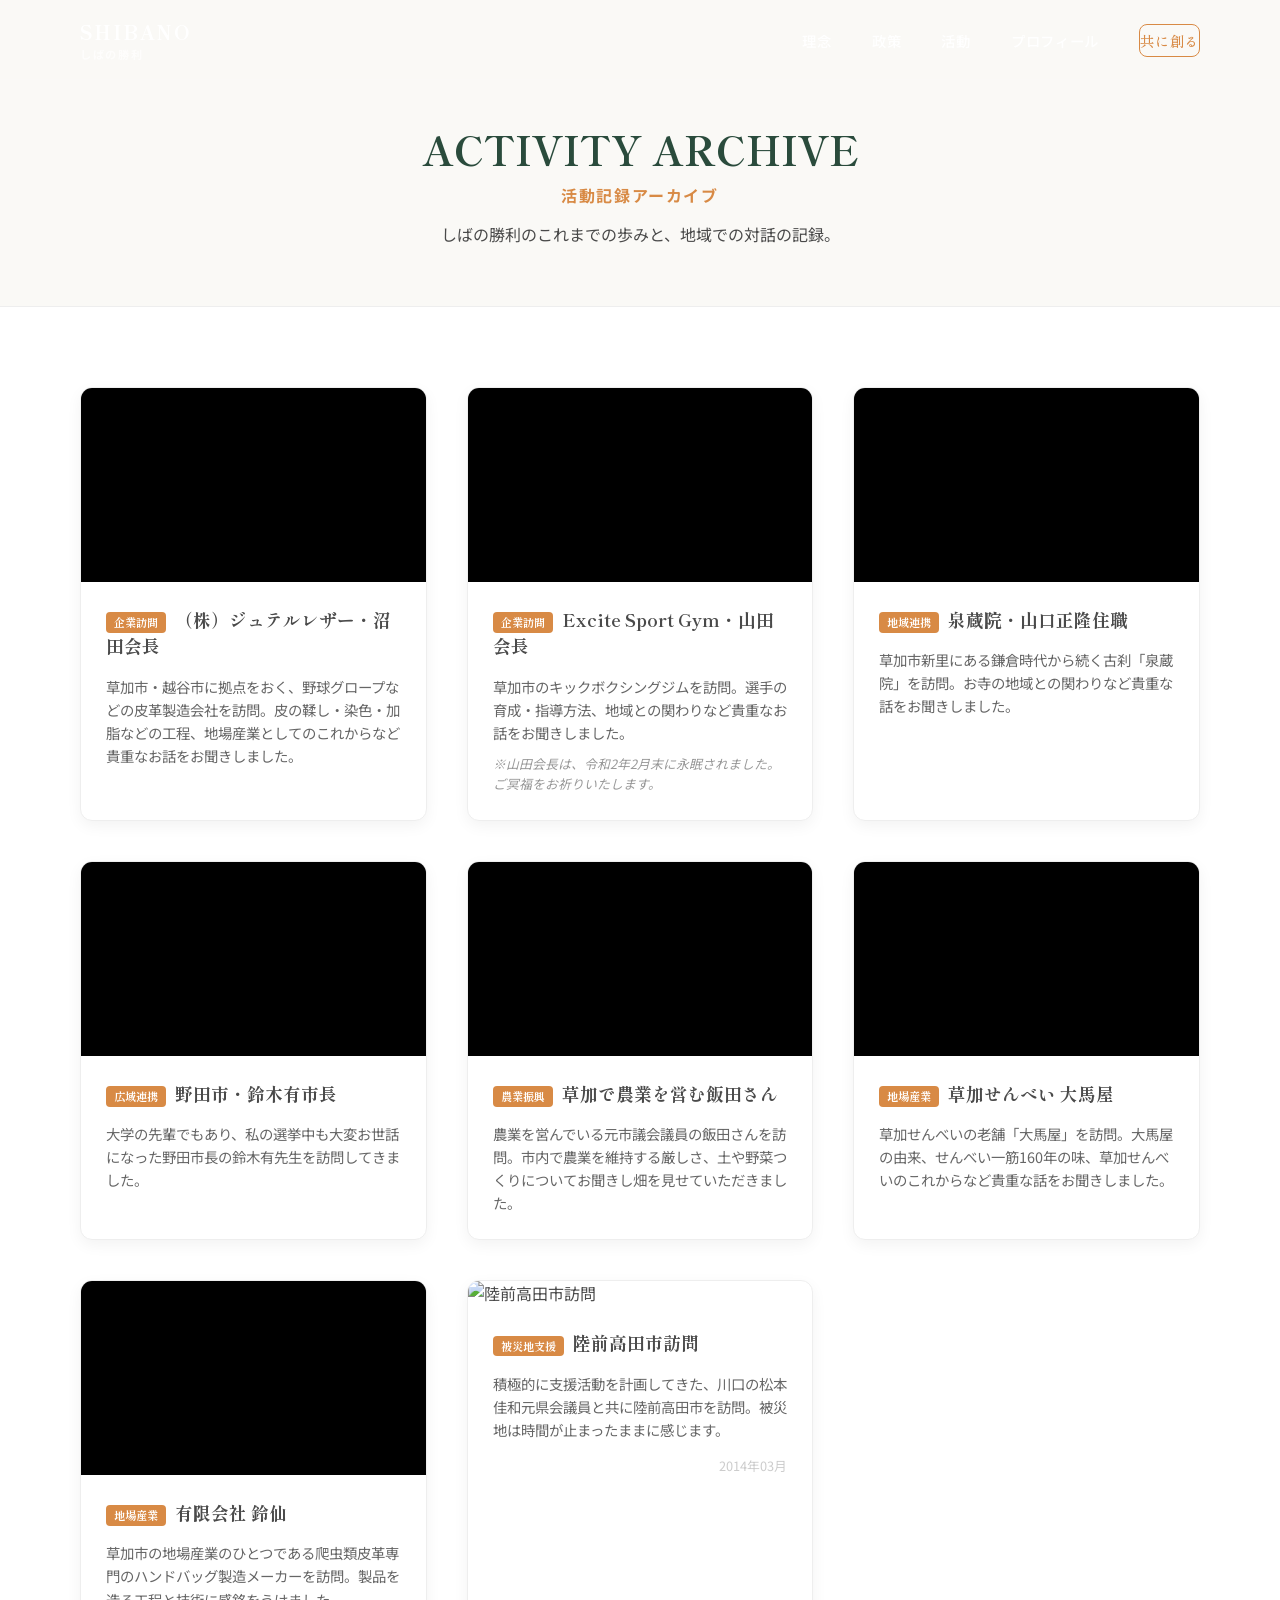
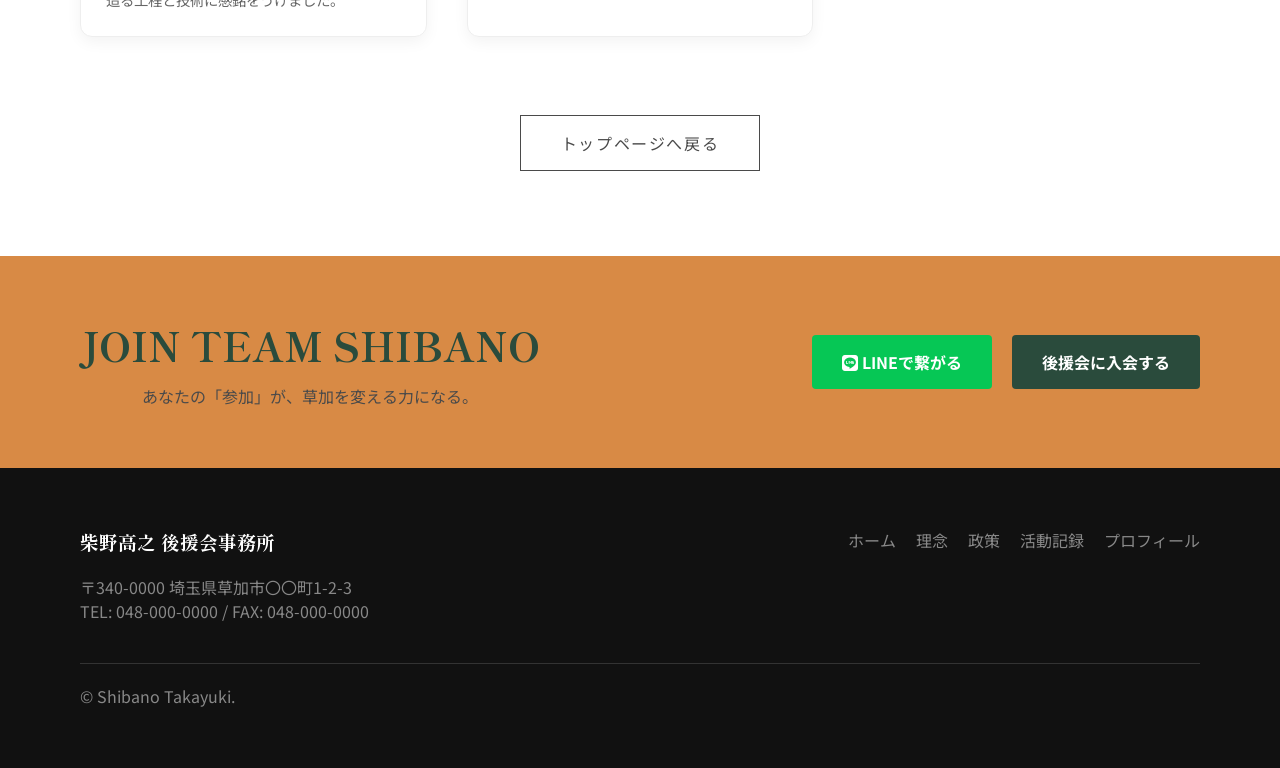
==== activity.html @ 5406efbd "feat: Migrate content, refine design, add activity archive" ====
<!DOCTYPE html>
<html lang="ja">

<head>
    <meta charset="UTF-8">
    <meta name="viewport" content="width=device-width, initial-scale=1.0">
    <title>柴野高之 - SHIBANO TAKAYUKI | 草加の未来を、切り拓く。</title>
    <link rel="preconnect" href="https://fonts.googleapis.com">
    <link rel="preconnect" href="https://fonts.gstatic.com" crossorigin>
    <!-- Premium Fonts: Shippori Mincho for impact, Noto Sans for readability -->
    <link
        href="https://fonts.googleapis.com/css2?family=Noto+Sans+JP:wght@400;500;700;900&family=Shippori+Mincho:wght@400;500;700;800&display=swap"
        rel="stylesheet">
    <link rel="stylesheet" href="css/style.css">
    <link rel="stylesheet" href="https://cdnjs.cloudflare.com/ajax/libs/font-awesome/6.4.0/css/all.min.css">
    <!-- Animation Library -->
    <link rel="stylesheet" href="https://unpkg.com/aos@next/dist/aos.css" />
</head>

<body class="winning-theme">

    <!-- Loading Screen -->
    <div id="loader">
        <div class="loader-content">
            <span class="loader-text">SHIBANO TAKAYUKI</span>
            <div class="loader-bar"></div>
        </div>
    </div>

    <!-- Dynamic Header -->
    <header class="site-header">
        <div class="container header-container">
            <h1 class="logo">
                <a href="#">
                    <span class="logo-en">SHIBANO</span>
                    <span class="logo-jp">しばの勝利</span>
                </a>
            </h1>
            <nav class="main-nav">
                <ul>
                    <li><a href="#vision" data-text="VISION">理念</a></li>
                    <li><a href="#policy" data-text="POLICY">政策</a></li>
                    <li><a href="#news" data-text="NEWS">活動</a></li>
                    <li><a href="#profile" data-text="PROFILE">プロフィール</a></li>
                    <li><a href="#contact" class="btn-nav-cta"><span>共に創る</span></a></li>
                </ul>
            </nav>
            <button class="menu-trigger">
                <span></span>
                <span></span>
                <span></span>
            </button>
        </div>
    </header>

    <main>
        <!-- Page Hero -->
        <section class="page-header-section">
            <div class="container text-center">
                <h1 class="page-title">ACTIVITY ARCHIVE<span class="jp">活動記録アーカイブ</span></h1>
                <p class="page-subtitle">しばの勝利のこれまでの歩みと、地域での対話の記録。</p>
            </div>
        </section>

        <!-- Archive Grid -->
        <section class="archive-section">
            <div class="container">
                <div class="archive-grid">

                    <!-- Item 1: JUTERU LEATHER -->
                    <div class="archive-card" data-aos="fade-up">
                        <div class="video-wrapper">
                            <iframe src="https://player.vimeo.com/video/251745507" frameborder="0"
                                allow="autoplay; fullscreen" allowfullscreen></iframe>
                        </div>
                        <div class="archive-card-body">
                            <h3><span class="tag">企業訪問</span> （株）ジュテルレザー・沼田会長</h3>
                            <p>草加市・越谷市に拠点をおく、野球グロープなどの皮革製造会社を訪問。皮の鞣し・染色・加脂などの工程、地場産業としてのこれからなど貴重なお話をお聞きしました。</p>
                        </div>
                    </div>

                    <!-- Item 2: E.S.G -->
                    <div class="archive-card" data-aos="fade-up" data-aos-delay="100">
                        <div class="video-wrapper">
                            <iframe src="https://player.vimeo.com/video/235834782" frameborder="0"
                                allow="autoplay; fullscreen" allowfullscreen></iframe>
                        </div>
                        <div class="archive-card-body">
                            <h3><span class="tag">企業訪問</span> Excite Sport Gym・山田会長</h3>
                            <p>草加市のキックボクシングジムを訪問。選手の育成・指導方法、地域との関わりなど貴重なお話をお聞きしました。</p>
                            <p class="note">※山田会長は、令和2年2月末に永眠されました。ご冥福をお祈りいたします。</p>
                        </div>
                    </div>

                    <!-- Item 3: Senzoin -->
                    <div class="archive-card" data-aos="fade-up" data-aos-delay="200">
                        <div class="video-wrapper">
                            <iframe src="https://player.vimeo.com/video/226334565" frameborder="0"
                                allow="autoplay; fullscreen" allowfullscreen></iframe>
                        </div>
                        <div class="archive-card-body">
                            <h3><span class="tag">地域連携</span> 泉蔵院・山口正隆住職</h3>
                            <p>草加市新里にある鎌倉時代から続く古刹「泉蔵院」を訪問。お寺の地域との関わりなど貴重な話をお聞きしました。</p>
                        </div>
                    </div>

                    <!-- Item 4: Noda City -->
                    <div class="archive-card" data-aos="fade-up">
                        <div class="video-wrapper">
                            <iframe src="https://player.vimeo.com/video/223539477" frameborder="0"
                                allow="autoplay; fullscreen" allowfullscreen></iframe>
                        </div>
                        <div class="archive-card-body">
                            <h3><span class="tag">広域連携</span> 野田市・鈴木有市長</h3>
                            <p>大学の先輩でもあり、私の選挙中も大変お世話になった野田市長の鈴木有先生を訪問してきました。</p>
                        </div>
                    </div>

                    <!-- Item 5: Agriculture -->
                    <div class="archive-card" data-aos="fade-up" data-aos-delay="100">
                        <div class="video-wrapper">
                            <iframe src="https://player.vimeo.com/video/152162199" frameborder="0"
                                allow="autoplay; fullscreen" allowfullscreen></iframe>
                        </div>
                        <div class="archive-card-body">
                            <h3><span class="tag">農業振興</span> 草加で農業を営む飯田さん</h3>
                            <p>農業を営んでいる元市議会議員の飯田さんを訪問。市内で農業を維持する厳しさ、土や野菜つくりについてお聞きし畑を見せていただきました。</p>
                        </div>
                    </div>

                    <!-- Item 6: Ohmaya -->
                    <div class="archive-card" data-aos="fade-up" data-aos-delay="200">
                        <div class="video-wrapper">
                            <iframe src="https://player.vimeo.com/video/142247321" frameborder="0"
                                allow="autoplay; fullscreen" allowfullscreen></iframe>
                        </div>
                        <div class="archive-card-body">
                            <h3><span class="tag">地場産業</span> 草加せんべい 大馬屋</h3>
                            <p>草加せんべいの老舗「大馬屋」を訪問。大馬屋の由来、せんべい一筋160年の味、草加せんべいのこれからなど貴重な話をお聞きしました。</p>
                        </div>
                    </div>

                    <!-- Item 7: Suzusen -->
                    <div class="archive-card" data-aos="fade-up">
                        <div class="video-wrapper">
                            <iframe src="https://player.vimeo.com/video/137208460" frameborder="0"
                                allow="autoplay; fullscreen" allowfullscreen></iframe>
                        </div>
                        <div class="archive-card-body">
                            <h3><span class="tag">地場産業</span> 有限会社 鈴仙</h3>
                            <p>草加市の地場産業のひとつである爬虫類皮革専門のハンドバッグ製造メーカーを訪問。製品を造る工程と技術に感銘をうけました。</p>
                        </div>
                    </div>

                    <!-- Item 8: Rikuzentakata -->
                    <div class="archive-card" data-aos="fade-up" data-aos-delay="100">
                        <div class="image-wrapper">
                            <!-- Placeholder: Would be report_2014_3_2.jpg -->
                            <img src="https://placehold.co/800x600/2A4B3C/FFF?text=Rikuzentakata+Visit" alt="陸前高田市訪問">
                        </div>
                        <div class="archive-card-body">
                            <h3><span class="tag">被災地支援</span> 陸前高田市訪問</h3>
                            <p>積極的に支援活動を計画してきた、川口の松本佳和元県会議員と共に陸前高田市を訪問。被災地は時間が止まったままに感じます。</p>
                            <p class="date">2014年03月</p>
                        </div>
                    </div>

                </div>

                <div class="text-center mt-5">
                    <a href="index.html" class="btn-profile-more">トップページへ戻る</a>
                </div>
            </div>
        </section>
    </main>

    <!-- Footer / Call to Action -->
    <footer class="site-footer">
        <div class="cta-banner">
            <div class="container cta-container">
                <div class="cta-text">
                    <h2>JOIN TEAM SHIBANO</h2>
                    <p>あなたの「参加」が、草加を変える力になる。</p>
                </div>
                <div class="cta-actions">
                    <a href="#" class="btn-cta btn-line"><i class="fa-brands fa-line"></i> LINEで繋がる</a>
                    <a href="#" class="btn-cta btn-support">後援会に入会する</a>
                </div>
            </div>
        </div>

        <div class="footer-main">
            <div class="container">
                <div class="footer-grid">
                    <div class="col-logo">
                        <h3>柴野高之 後援会事務所</h3>
                        <p>〒340-0000 埼玉県草加市〇〇町1-2-3</p>
                        <p>TEL: 048-000-0000 / FAX: 048-000-0000</p>
                    </div>
                    <div class="col-links">
                        <ul>
                            <li><a href="#">ホーム</a></li>
                            <li><a href="#vision">理念</a></li>
                            <li><a href="#policy">政策</a></li>
                            <li><a href="#news">活動記録</a></li>
                            <li><a href="#profile">プロフィール</a></li>
                        </ul>
                    </div>
                </div>
                <div class="copyright">
                    &copy; Shibano Takayuki.
                </div>
            </div>
        </div>
    </footer>

    </main>

    <script src="https://unpkg.com/aos@next/dist/aos.js"></script>
    <script src="js/main.js"></script>
</body>

</html>
---- css/style.css ----
/* ==========================================================================
   Winning Theme - Base
   ========================================================================== */
:root {
    /* --c-primary: #0b1c3c; Deep Navy (Cold) */
    --c-primary: #2A4B3C;
    /* Forest Green (Warm/Natural) */

    /* --c-secondary: #b89356; Muted Gold (Cold) */
    --c-secondary: #D88A45;
    /* Warm Earth (Sunlight) */

    --c-accent: #c41e3a;
    /* Cardinal Red */

    --c-text: #4a4a4a;
    /* Softer Black */
    --c-white: #ffffff;

    /* --c-light: #f4f5f7; Cool Gray */
    --c-light: #FAF9F6;
    /* Off-white / Washi Paper */

    --f-main: "Noto Sans JP", sans-serif;
    --f-serif: "Shippori Mincho", serif;

    --easing: cubic-bezier(0.22, 1, 0.36, 1);
}

* {
    box-sizing: border-box;
    margin: 0;
    padding: 0;
}

body {
    font-family: var(--f-main);
    color: var(--c-text);
    background-color: var(--c-white);
    overflow-x: hidden;
}

a {
    text-decoration: none;
    color: inherit;
    transition: all 0.4s var(--easing);
}

ul {
    list-style: none;
}

img {
    width: 100%;
    display: block;
}

/* ==========================================================================
   Loader
   ========================================================================== */
#loader {
    position: fixed;
    top: 0;
    left: 0;
    width: 100%;
    height: 100%;
    background: var(--c-primary);
    z-index: 9999;
    display: flex;
    justify-content: center;
    align-items: center;
    transition: opacity 0.5s ease;
}

.loader-content {
    text-align: center;
    color: var(--c-secondary);
}

.loader-text {
    display: block;
    font-family: var(--f-serif);
    letter-spacing: 0.2em;
    margin-bottom: 20px;
    opacity: 0;
    animation: fadeUp 1s 0.5s forwards;
}

.loader-bar {
    width: 0;
    height: 2px;
    background: var(--c-secondary);
    margin: 0 auto;
    animation: loadLine 1.5s 0.5s forwards var(--easing);
}

@keyframes loadLine {
    to {
        width: 100px;
    }
}

@keyframes fadeUp {
    to {
        opacity: 1;
        transform: translateY(0);
    }
}

/* ==========================================================================
   Header - Transparent to Solid
   ========================================================================== */
.site-header {
    position: fixed;
    top: 0;
    left: 0;
    width: 100%;
    height: 80px;
    z-index: 1000;
    display: flex;
    align-items: center;
    transition: background-color 0.4s ease, height 0.4s ease;
    border-bottom: 1px solid rgba(255, 255, 255, 0.1);
}

.site-header.scrolled {
    background-color: rgba(42, 75, 60, 0.95);
    backdrop-filter: blur(10px);
    height: 70px;
    border-bottom: none;
    box-shadow: 0 5px 20px rgba(0, 0, 0, 0.2);
}

.header-container {
    width: 100%;
    max-width: 1400px;
    margin: 0 auto;
    padding: 0 40px;
    display: flex;
    justify-content: space-between;
    align-items: center;
}

.container {
    width: 100%;
    max-width: 1200px;
    margin: 0 auto;
    padding: 0 40px;
}

.logo a {
    display: flex;
    flex-direction: column;
}

.logo-en {
    font-family: var(--f-serif);
    font-weight: 900;
    font-size: 1.2rem;
    letter-spacing: 0.1em;
    color: var(--c-white);
}

.logo-jp {
    font-size: 0.7rem;
    letter-spacing: 0.15em;
    color: rgba(255, 255, 255, 0.7);
}

.main-nav ul {
    display: flex;
    gap: 40px;
    align-items: center;
}

.main-nav a {
    color: var(--c-white);
    font-size: 0.9rem;
    font-weight: 500;
    letter-spacing: 0.05em;
    position: relative;
    padding: 5px 0;
}

.main-nav a::after {
    content: '';
    position: absolute;
    bottom: 0;
    left: 0;
    width: 0;
    height: 1px;
    background: var(--c-secondary);
    transition: width 0.3s var(--easing);
}

.main-nav a:hover::after {
    width: 100%;
}

/* Nav Button */
.btn-nav-cta {
    border: 1px solid var(--c-secondary);
    padding: 10px 24px;
    border-radius: 8px;
    /* Soft edges */
    color: var(--c-secondary) !important;
    font-family: var(--f-serif);
}

.btn-nav-cta:hover {
    background: var(--c-secondary);
    color: var(--c-primary) !important;
}

.btn-nav-cta::after {
    display: none !important;
}

.menu-trigger {
    display: none;
}

/* ==========================================================================
   Hero Section - Impact
   ========================================================================== */
.hero-section {
    position: relative;
    width: 100%;
    height: 100vh;
    display: flex;
    align-items: center;
    overflow: hidden;
}

.hero-bg-parallax {
    position: absolute;
    top: 0;
    left: 0;
    width: 100%;
    height: 100%;
    z-index: -1;
}

.hero-img {
    width: 100%;
    height: 100%;
    object-fit: cover;
    transform: scale(1.1);
    transition: transform 10s ease;
    /* Subtle zoom */
}

.hero-section:hover .hero-img {
    transform: scale(1.0);
}

.hero-overlay {
    position: absolute;
    top: 0;
    left: 0;
    width: 100%;
    height: 100%;
    background: linear-gradient(135deg, rgba(42, 75, 60, 0.85) 0%, rgba(60, 50, 40, 0.4) 60%, rgba(216, 138, 69, 0.2) 100%);
}

.hero-container {
    width: 100%;
    max-width: 1200px;
    margin: 0 auto;
    padding: 0 40px;
    z-index: 2;
    color: var(--c-white);
    display: flex;
    flex-direction: column;
    align-items: center;
    text-align: center;
}

.hero-sub {
    font-family: var(--f-serif);
    color: var(--c-secondary);
    letter-spacing: 0.2em;
    margin-bottom: 20px;
    font-weight: 700;
}

.hero-main {
    font-family: var(--f-serif);
    font-weight: 900;
    font-size: 5vw;
    /* Responsive huge font */
    line-height: 1.1;
    margin-bottom: 30px;
    text-shadow: 0 10px 30px rgba(0, 0, 0, 0.3);
}

.hero-policy-short {
    font-size: 1.2rem;
    margin-bottom: 50px;
    opacity: 0.9;
    opacity: 0.9;
    /* padding-left: 20px; border-left: 4px solid var(--c-secondary); Removed for center layout */
}

.hero-cta-group {
    display: flex;
    gap: 20px;
}

.btn-hero-primary {
    background: var(--c-secondary);
    color: var(--c-primary);
    padding: 18px 40px;
    font-weight: 700;
    display: flex;
    align-items: center;
    gap: 10px;
    border-radius: 50px;
    /* Organic rounded shape */
}

.btn-hero-primary:hover {
    background: var(--c-white);
    transform: translateX(5px);
}

.btn-hero-video {
    background: rgba(255, 255, 255, 0.1);
    backdrop-filter: blur(5px);
    border: 1px solid rgba(255, 255, 255, 0.3);
    border-radius: 50px;
    color: var(--c-white);
    padding: 18px 30px;
    display: flex;
    align-items: center;
    gap: 10px;
}

.btn-hero-video:hover {
    background: rgba(255, 255, 255, 0.2);
}

/* Scroll Indicator */
.hero-scroll-indicator {
    position: absolute;
    bottom: 40px;
    left: 50%;
    transform: translateX(-50%);
    color: var(--c-white);
    font-size: 0.7rem;
    letter-spacing: 0.2em;
    display: flex;
    flex-direction: column;
    align-items: center;
    gap: 10px;
}

.hero-scroll-indicator .line {
    width: 1px;
    height: 60px;
    background: rgba(255, 255, 255, 0.5);
    position: relative;
    overflow: hidden;
}

.hero-scroll-indicator .line::after {
    content: '';
    position: absolute;
    top: 0;
    left: 0;
    width: 100%;
    height: 100%;
    background: var(--c-secondary);
    animation: scrollDrop 2s infinite;
}

@keyframes scrollDrop {
    0% {
        transform: translateY(-100%);
    }

    100% {
        transform: translateY(100%);
    }
}

/* ==========================================================================
   Vision Section
   ========================================================================== */
.vision-section {
    padding: 120px 0;
    background: var(--c-white);
}

.vision-box {
    display: flex;
    gap: 60px;
    align-items: center;
}

.vision-content {
    flex: 1;
}

.section-heading {
    font-family: var(--f-serif);
    font-size: 3rem;
    color: var(--c-primary);
    margin-bottom: 40px;
    position: relative;
    display: inline-block;
}

.section-heading .jp {
    display: block;
    font-size: 1rem;
    color: var(--c-secondary);
    font-family: var(--f-main);
    letter-spacing: 0.1em;
    margin-top: 5px;
}

.vision-catch {
    font-size: 2rem;
    font-weight: 700;
    line-height: 1.5;
    margin-bottom: 30px;
}

.vision-desc {
    color: #666;
    font-size: 1.05rem;
    line-height: 2;
    margin-bottom: 40px;
}

.vision-visual {
    flex: 1;
    position: relative;
}

.visual-rect {
    position: absolute;
    top: -30px;
    right: -30px;
    width: 100%;
    height: 100%;
    border: 2px solid var(--c-secondary);
    border-radius: 8px;
    z-index: 0;
}

.vision-visual img {
    position: relative;
    z-index: 1;
    object-fit: cover;
    box-shadow: 0 20px 40px rgba(0, 0, 0, 0.1);
    border-radius: 8px;
}

/* ==========================================================================
   News Ticker
   ========================================================================== */
.news-ticker-section {
    background: var(--c-light);
    border-top: 1px solid #eee;
    border-bottom: 1px solid #eee;
    padding: 0;
    display: flex;
}

.news-ticker-header {
    background: var(--c-primary);
    color: var(--c-white);
    padding: 30px 40px;
    width: 250px;
    flex-shrink: 0;
    display: flex;
    flex-direction: column;
    justify-content: center;
}

.news-ticker-container {
    flex: 1;
    padding: 30px 40px;
    display: flex;
    flex-direction: column;
    justify-content: center;
    gap: 15px;
}

.news-item {
    display: flex;
    align-items: center;
    gap: 20px;
    border-bottom: 1px solid #ddd;
    padding-bottom: 5px;
}

.news-item:last-child {
    border-bottom: none;
}

.news-item .date {
    font-family: 'Roboto', sans-serif;
    color: #888;
    font-size: 0.9rem;
}

.news-item .cat {
    font-size: 0.75rem;
    padding: 2px 10px;
    border: 1px solid #ddd;
}

.news-item .title {
    font-weight: 500;
}

.news-item .title:hover {
    text-decoration: underline;
    color: var(--c-primary);
}

/* ==========================================================================
   Policy Grid (Broken/Dynamic)
   ========================================================================== */
.policy-section {
    padding: 120px 0;
    background: var(--c-primary);
    color: var(--c-white);
    position: relative;
    overflow: hidden;
}

.policy-grid {
    display: grid;
    grid-template-columns: repeat(3, 1fr);
    gap: 30px;
    margin-top: 60px;
}

.policy-card {
    position: relative;
    height: 500px;
    display: block;
    overflow: hidden;
    border-radius: 12px;
    /* Soft corners for cards */
    color: white;
}

.card-bg {
    position: absolute;
    top: 0;
    left: 0;
    width: 100%;
    height: 100%;
}

.card-bg img {
    height: 100%;
    object-fit: cover;
    transition: transform 0.6s var(--easing);
    filter: brightness(0.6);
}

.card-content {
    position: absolute;
    bottom: 0;
    left: 0;
    width: 100%;
    padding: 40px;
    z-index: 2;
    background: linear-gradient(to top, rgba(0, 0, 0, 0.8), transparent);
}

.num {
    font-size: 4rem;
    font-family: var(--f-serif);
    color: rgba(255, 255, 255, 0.2);
    font-weight: 900;
    position: absolute;
    top: -40px;
    right: 20px;
    transition: transform 0.4s ease;
}

.policy-card h3 {
    font-size: 1.5rem;
    margin-bottom: 15px;
    font-family: var(--f-serif);
}

.policy-card p {
    opacity: 0.8;
    font-size: 0.95rem;
    margin-bottom: 20px;
    transform: translateY(20px);
    transition: transform 0.4s ease;
}

.arrow-icon {
    opacity: 0;
    color: var(--c-secondary);
    transform: translateX(-10px);
    transition: all 0.4s ease;
}

.policy-card:hover .card-bg img {
    transform: scale(1.1);
    filter: brightness(0.4);
}

.policy-card:hover .num {
    transform: translateY(-10px);
    color: rgba(255, 255, 255, 0.4);
}

.policy-card:hover p {
    transform: translateY(0);
}

.policy-card:hover .arrow-icon {
    opacity: 1;
    transform: translateX(0);
}

/* ==========================================================================
   Profile
   ========================================================================== */
.profile-section {
    padding: 120px 0;
}

.profile-wrapper {
    display: flex;
    gap: 80px;
    align-items: center;
}

.profile-img-col {
    flex: 0.8;
}

.profile-text-col {
    flex: 1.2;
}

.profile-text-col h3 {
    font-family: var(--f-serif);
    font-size: 2rem;
    margin-bottom: 30px;
    line-height: 1.4;
    border-left: 5px solid var(--c-secondary);
    padding-left: 20px;
}

.btn-profile-more {
    display: inline-block;
    margin-top: 30px;
    padding: 15px 40px;
    border: 1px solid var(--c-text);
    text-transform: uppercase;
    letter-spacing: 0.1em;
    position: relative;
    overflow: hidden;
}

.btn-profile-more::before {
    content: '';
    position: absolute;
    top: 0;
    left: 0;
    width: 0%;
    height: 100%;
    background: var(--c-primary);
    z-index: -1;
    transition: width 0.3s ease;
}

.btn-profile-more:hover {
    color: white;
    border-color: var(--c-primary);
}

.btn-profile-more:hover::before {
    width: 100%;
}

/* ==========================================================================
   Footer
   ========================================================================== */
.cta-banner {
    background: var(--c-secondary);
    padding: 60px 0;
    text-align: center;
}

.cta-container {
    display: flex;
    justify-content: space-between;
    align-items: center;
}

.cta-text h2 {
    font-family: var(--f-serif);
    font-size: 2.5rem;
    color: var(--c-primary);
    margin-bottom: 10px;
}

.cta-actions {
    display: flex;
    gap: 20px;
}

.btn-cta {
    background: var(--c-primary);
    color: white;
    padding: 15px 30px;
    font-weight: 700;
    border-radius: 4px;
}

.btn-line {
    background: #06c755;
}

.footer-main {
    background: #111;
    color: #888;
    padding: 60px 0;
}

.footer-grid {
    display: flex;
    justify-content: space-between;
    border-bottom: 1px solid #333;
    padding-bottom: 40px;
    margin-bottom: 20px;
}

.col-logo h3 {
    color: white;
    margin-bottom: 20px;
    font-family: var(--f-serif);
}

.col-links ul {
    display: flex;
    gap: 20px;
}

.col-links a:hover {
    color: white;
}

/* ==========================================================================
   Responsive
   ========================================================================== */
@media (max-width: 900px) {
    .main-nav {
        display: none;
    }

    .hero-main {
        font-size: 3rem;
    }

    .vision-box {
        flex-direction: column-reverse;
    }

    .policy-grid {
        grid-template-columns: 1fr;
    }

    .profile-wrapper {
        flex-direction: column;
    }

    .cta-container {
        flex-direction: column;
        gap: 30px;
    }

    .news-ticker-header {
        width: 100%;
    }
}

/* ==========================================================================
   Activity Archive Page
   ========================================================================== */
.page-header-section {
    padding: 120px 0 60px;
    background: var(--c-light);
    border-bottom: 1px solid #eee;
}

.page-title {
    font-family: var(--f-serif);
    font-size: 2.5rem;
    color: var(--c-primary);
    margin-bottom: 15px;
}

.page-title .jp {
    display: block;
    font-size: 1rem;
    color: var(--c-secondary);
    font-family: var(--f-main);
    letter-spacing: 0.1em;
    margin-top: 5px;
}

.archive-section {
    padding: 80px 0;
    background: var(--c-white);
}

.archive-grid {
    display: grid;
    grid-template-columns: repeat(auto-fill, minmax(320px, 1fr));
    gap: 40px;
}

.archive-card {
    background: var(--c-white);
    border: 1px solid #eee;
    border-radius: 12px;
    overflow: hidden;
    box-shadow: 0 5px 15px rgba(0, 0, 0, 0.05);
    transition: transform 0.3s ease, box-shadow 0.3s ease;
}

.archive-card:hover {
    transform: translateY(-5px);
    box-shadow: 0 10px 30px rgba(0, 0, 0, 0.1);
}

.video-wrapper {
    position: relative;
    padding-bottom: 56.25%;
    /* 16:9 Aspect Ratio */
    height: 0;
    overflow: hidden;
    background: #000;
}

.video-wrapper iframe,
.video-wrapper object,
.video-wrapper embed {
    position: absolute;
    top: 0;
    left: 0;
    width: 100%;
    height: 100%;
}

.archive-card-body {
    padding: 25px;
}

.archive-card h3 {
    font-family: var(--f-serif);
    font-size: 1.1rem;
    margin-bottom: 15px;
    line-height: 1.5;
}

.archive-card .tag {
    display: inline-block;
    background: var(--c-secondary);
    color: white;
    font-size: 0.7rem;
    padding: 2px 8px;
    border-radius: 4px;
    margin-right: 5px;
    vertical-align: middle;
}

.archive-card p {
    font-size: 0.9rem;
    color: #666;
    line-height: 1.6;
}

.archive-card .note {
    font-size: 0.8rem;
    color: #999;
    margin-top: 10px;
    font-style: italic;
}

.archive-card .date {
    display: block;
    text-align: right;
    font-size: 0.8rem;
    color: #ccc;
    margin-top: 15px;
}

.mt-5 {
    margin-top: 3rem;
}

.text-center {
    text-align: center;
}
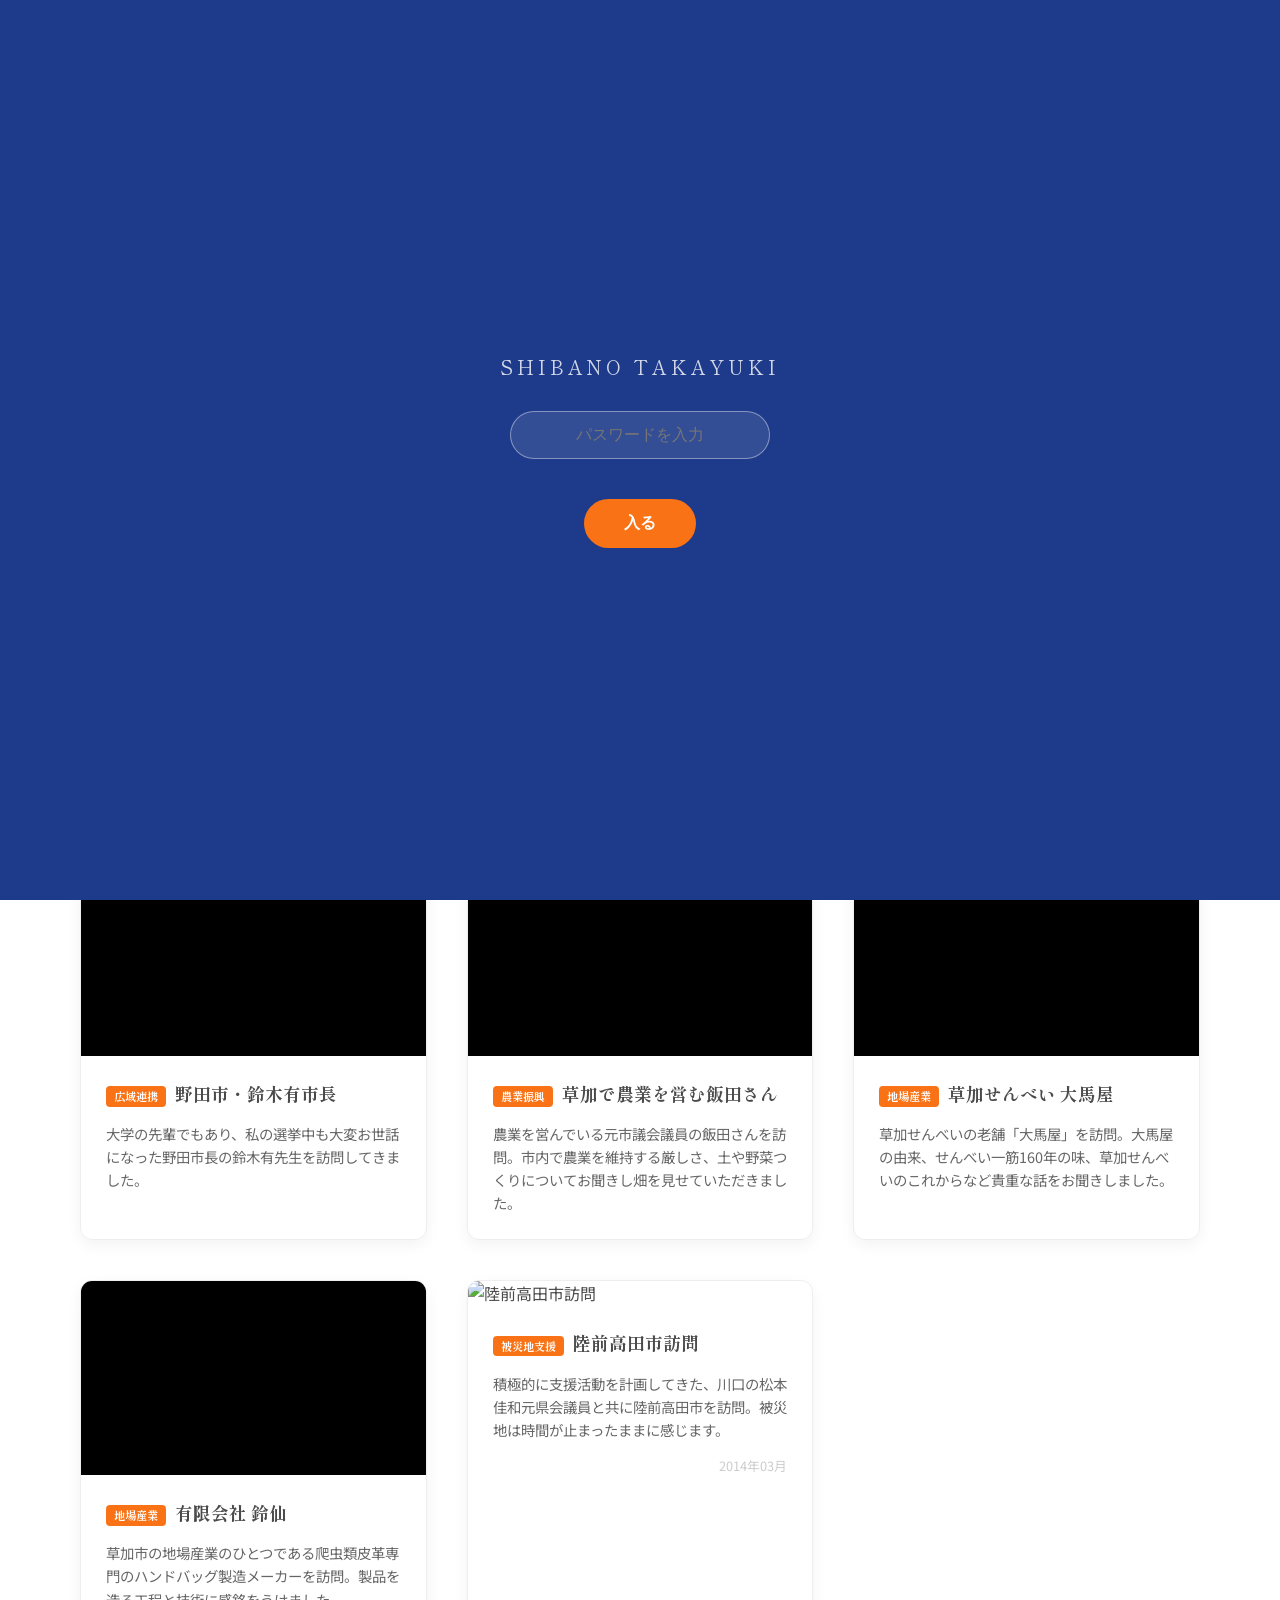
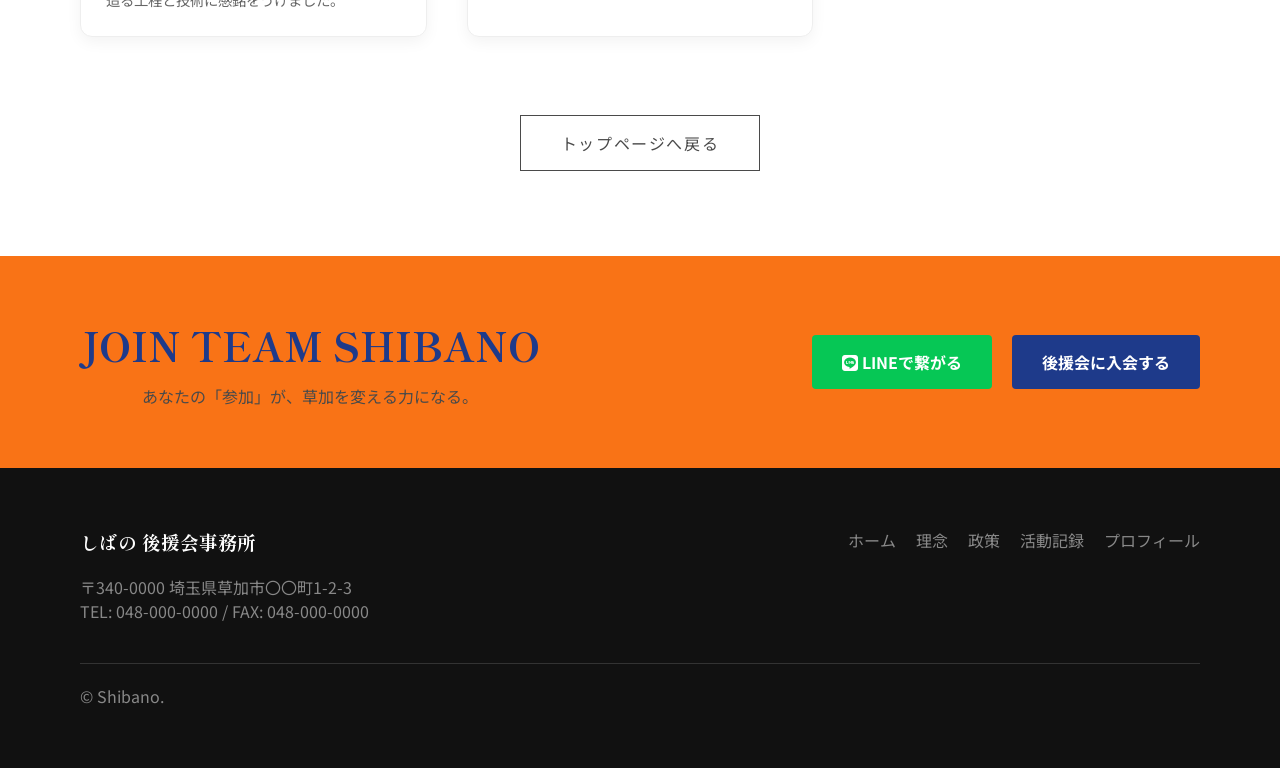
==== commit 4f727fc8: "feat: リニューアル - 草加自民統一デザイン・Vimeo動画・コンタクト・パスワード追加 - カラーをネイビーブルー(#1e3a8a)・オレンジ(#f97316)に統一（草加自民会派HP準拠） " ====
--- a/activity.html
+++ b/activity.html
@@ -4,7 +4,7 @@
 <head>
     <meta charset="UTF-8">
     <meta name="viewport" content="width=device-width, initial-scale=1.0">
-    <title>柴野高之 - SHIBANO TAKAYUKI | 草加の未来を、切り拓く。</title>
+    <title>しばの - SHIBANO | 草加の未来を、切り拓く。</title>
     <link rel="preconnect" href="https://fonts.googleapis.com">
     <link rel="preconnect" href="https://fonts.gstatic.com" crossorigin>
     <!-- Premium Fonts: Shippori Mincho for impact, Noto Sans for readability -->
@@ -19,10 +19,36 @@
 
 <body class="winning-theme">
 
+    <!-- Password Gate -->
+    <div id="password-gate" style="position:fixed;top:0;left:0;width:100%;height:100%;background:#1e3a8a;z-index:99999;display:flex;align-items:center;justify-content:center;flex-direction:column;gap:20px;">
+        <div style="text-align:center;color:white;">
+            <p style="font-family:'Shippori Mincho',serif;letter-spacing:0.2em;font-size:1.2rem;margin-bottom:30px;opacity:0.8;">SHIBANO TAKAYUKI</p>
+            <input id="pw-input" type="password" placeholder="パスワードを入力" style="padding:14px 24px;border:1px solid rgba(255,255,255,0.4);background:rgba(255,255,255,0.1);color:white;border-radius:50px;font-size:1rem;text-align:center;outline:none;width:260px;">
+            <p id="pw-error" style="color:#f97316;margin-top:12px;font-size:0.85rem;min-height:20px;"></p>
+            <button onclick="checkPassword()" style="background:#f97316;color:white;border:none;padding:14px 40px;border-radius:50px;font-size:1rem;font-weight:700;cursor:pointer;margin-top:8px;">入る</button>
+        </div>
+    </div>
+    <script>
+        (function(){
+            if(sessionStorage.getItem('shibano_auth')==='ok'){
+                document.getElementById('password-gate').style.display='none';
+            }
+        })();
+        function checkPassword(){
+            if(document.getElementById('pw-input').value==='pass1234'){
+                sessionStorage.setItem('shibano_auth','ok');
+                document.getElementById('password-gate').style.display='none';
+            } else {
+                document.getElementById('pw-error').textContent='パスワードが違います';
+            }
+        }
+        document.addEventListener('keydown',function(e){if(e.key==='Enter')checkPassword();});
+    </script>
+
     <!-- Loading Screen -->
     <div id="loader">
         <div class="loader-content">
-            <span class="loader-text">SHIBANO TAKAYUKI</span>
+            <span class="loader-text">SHIBANO</span>
             <div class="loader-bar"></div>
         </div>
     </div>
@@ -68,7 +94,7 @@
                 <div class="archive-grid">
 
                     <!-- Item 1: JUTERU LEATHER -->
-                    <div class="archive-card" data-aos="fade-up">
+                    <div id="juteru" class="archive-card" data-aos="fade-up">
                         <div class="video-wrapper">
                             <iframe src="https://player.vimeo.com/video/251745507" frameborder="0"
                                 allow="autoplay; fullscreen" allowfullscreen></iframe>
@@ -80,7 +106,7 @@
                     </div>
 
                     <!-- Item 2: E.S.G -->
-                    <div class="archive-card" data-aos="fade-up" data-aos-delay="100">
+                    <div id="esg" class="archive-card" data-aos="fade-up" data-aos-delay="100">
                         <div class="video-wrapper">
                             <iframe src="https://player.vimeo.com/video/235834782" frameborder="0"
                                 allow="autoplay; fullscreen" allowfullscreen></iframe>
@@ -93,7 +119,7 @@
                     </div>
 
                     <!-- Item 3: Senzoin -->
-                    <div class="archive-card" data-aos="fade-up" data-aos-delay="200">
+                    <div id="senzoin" class="archive-card" data-aos="fade-up" data-aos-delay="200">
                         <div class="video-wrapper">
                             <iframe src="https://player.vimeo.com/video/226334565" frameborder="0"
                                 allow="autoplay; fullscreen" allowfullscreen></iframe>
@@ -105,7 +131,7 @@
                     </div>
 
                     <!-- Item 4: Noda City -->
-                    <div class="archive-card" data-aos="fade-up">
+                    <div id="noda" class="archive-card" data-aos="fade-up">
                         <div class="video-wrapper">
                             <iframe src="https://player.vimeo.com/video/223539477" frameborder="0"
                                 allow="autoplay; fullscreen" allowfullscreen></iframe>
@@ -156,7 +182,7 @@
                     <div class="archive-card" data-aos="fade-up" data-aos-delay="100">
                         <div class="image-wrapper">
                             <!-- Placeholder: Would be report_2014_3_2.jpg -->
-                            <img src="https://placehold.co/800x600/2A4B3C/FFF?text=Rikuzentakata+Visit" alt="陸前高田市訪問">
+                            <img src="https://placehold.co/800x600/1e3a8a/FFF?text=Rikuzentakata+Visit" alt="陸前高田市訪問">
                         </div>
                         <div class="archive-card-body">
                             <h3><span class="tag">被災地支援</span> 陸前高田市訪問</h3>
@@ -193,7 +219,7 @@
             <div class="container">
                 <div class="footer-grid">
                     <div class="col-logo">
-                        <h3>柴野高之 後援会事務所</h3>
+                        <h3>しばの 後援会事務所</h3>
                         <p>〒340-0000 埼玉県草加市〇〇町1-2-3</p>
                         <p>TEL: 048-000-0000 / FAX: 048-000-0000</p>
                     </div>
@@ -208,13 +234,11 @@
                     </div>
                 </div>
                 <div class="copyright">
-                    &copy; Shibano Takayuki.
+                    &copy; Shibano.
                 </div>
             </div>
         </div>
     </footer>
-
-    </main>
 
     <script src="https://unpkg.com/aos@next/dist/aos.js"></script>
     <script src="js/main.js"></script>
--- a/css/style.css
+++ b/css/style.css
@@ -2,13 +2,11 @@
    Winning Theme - Base
    ========================================================================== */
 :root {
-    /* --c-primary: #0b1c3c; Deep Navy (Cold) */
-    --c-primary: #2A4B3C;
-    /* Forest Green (Warm/Natural) */
-
-    /* --c-secondary: #b89356; Muted Gold (Cold) */
-    --c-secondary: #D88A45;
-    /* Warm Earth (Sunlight) */
+    --c-primary: #1e3a8a;
+    /* Navy Blue (草加自民統一カラー) */
+
+    --c-secondary: #f97316;
+    /* Orange (草加自民アクセント) */
 
     --c-accent: #c41e3a;
     /* Cardinal Red */
@@ -123,8 +121,9 @@
     border-bottom: 1px solid rgba(255, 255, 255, 0.1);
 }
 
-.site-header.scrolled {
-    background-color: rgba(42, 75, 60, 0.95);
+.site-header.scrolled,
+.menu-active .site-header {
+    background-color: var(--c-primary);
     backdrop-filter: blur(10px);
     height: 70px;
     border-bottom: none;
@@ -218,6 +217,34 @@
 
 .menu-trigger {
     display: none;
+    flex-direction: column;
+    justify-content: space-between;
+    width: 30px;
+    height: 20px;
+    background: none;
+    border: none;
+    cursor: pointer;
+    z-index: 2000;
+}
+
+.menu-trigger span {
+    display: block;
+    width: 100%;
+    height: 2px;
+    background-color: var(--c-white);
+    transition: all 0.3s ease;
+}
+
+.menu-active .menu-trigger span:nth-child(1) {
+    transform: translateY(9px) rotate(45deg);
+}
+
+.menu-active .menu-trigger span:nth-child(2) {
+    opacity: 0;
+}
+
+.menu-active .menu-trigger span:nth-child(3) {
+    transform: translateY(-9px) rotate(-45deg);
 }
 
 /* ==========================================================================
@@ -260,7 +287,7 @@
     left: 0;
     width: 100%;
     height: 100%;
-    background: linear-gradient(135deg, rgba(42, 75, 60, 0.85) 0%, rgba(60, 50, 40, 0.4) 60%, rgba(216, 138, 69, 0.2) 100%);
+    background: linear-gradient(135deg, rgba(30, 58, 138, 0.85) 0%, rgba(15, 30, 80, 0.4) 60%, rgba(249, 115, 22, 0.2) 100%);
 }
 
 .hero-container {
@@ -760,16 +787,70 @@
    Responsive
    ========================================================================== */
 @media (max-width: 900px) {
+    .header-container {
+        padding: 0 20px;
+    }
+
     .main-nav {
-        display: none;
+        position: fixed;
+        top: 0;
+        left: 0;
+        width: 100%;
+        height: 100vh;
+        background: var(--c-primary);
+        display: flex;
+        justify-content: center;
+        align-items: center;
+        opacity: 0;
+        visibility: hidden;
+        transition: all 0.4s var(--easing);
+        z-index: 1500;
+    }
+
+    .menu-active .main-nav {
+        opacity: 1;
+        visibility: visible;
+    }
+
+    .main-nav ul {
+        flex-direction: column;
+        gap: 30px;
+        text-align: center;
+    }
+
+    .main-nav a {
+        font-size: 1.5rem;
+        font-family: var(--f-serif);
+    }
+
+    .menu-trigger {
+        display: flex;
     }
 
     .hero-main {
-        font-size: 3rem;
+        font-size: 12vw;
+    }
+
+    .hero-container {
+        padding: 0 20px;
+    }
+
+    .hero-cta-group {
+        flex-direction: column;
+        width: 100%;
+    }
+
+    .btn-hero-primary, .btn-hero-video {
+        justify-content: center;
     }
 
     .vision-box {
         flex-direction: column-reverse;
+        gap: 40px;
+    }
+
+    .section-heading {
+        font-size: 2.2rem;
     }
 
     .policy-grid {
@@ -778,6 +859,7 @@
 
     .profile-wrapper {
         flex-direction: column;
+        gap: 40px;
     }
 
     .cta-container {
@@ -908,4 +990,114 @@
 
 .text-center {
     text-align: center;
+}
+
+/* ==========================================================================
+   Contact Section
+   ========================================================================== */
+.contact-section {
+    padding: 120px 0;
+    background: var(--c-light);
+}
+
+.contact-wrapper {
+    max-width: 700px;
+    margin: 0 auto;
+    margin-top: 60px;
+}
+
+.contact-form .form-group {
+    margin-bottom: 25px;
+}
+
+.contact-form label {
+    display: block;
+    font-weight: 600;
+    margin-bottom: 8px;
+    color: var(--c-text);
+    letter-spacing: 0.05em;
+}
+
+.contact-form input,
+.contact-form textarea {
+    width: 100%;
+    padding: 14px 20px;
+    border: 1px solid #ddd;
+    border-radius: 8px;
+    font-family: var(--f-main);
+    font-size: 1rem;
+    background: white;
+    transition: border-color 0.3s ease;
+}
+
+.contact-form input:focus,
+.contact-form textarea:focus {
+    outline: none;
+    border-color: var(--c-primary);
+}
+
+.btn-submit {
+    background: var(--c-primary);
+    color: white;
+    border: none;
+    padding: 18px 50px;
+    font-size: 1rem;
+    font-weight: 700;
+    border-radius: 50px;
+    cursor: pointer;
+    display: flex;
+    align-items: center;
+    gap: 10px;
+    margin: 0 auto;
+    transition: background 0.3s ease, transform 0.3s ease;
+}
+
+.btn-submit:hover {
+    background: var(--c-secondary);
+    transform: translateX(5px);
+}
+
+/* ==========================================================================
+   Profile Social
+   ========================================================================== */
+.profile-social {
+    margin-top: 30px;
+    display: flex;
+    gap: 15px;
+}
+
+.profile-social a {
+    width: 40px;
+    height: 40px;
+    border: 1px solid #ddd;
+    border-radius: 50%;
+    display: flex;
+    align-items: center;
+    justify-content: center;
+    color: var(--c-text);
+    transition: all 0.3s ease;
+}
+
+.profile-social a:hover {
+    background: var(--c-primary);
+    border-color: var(--c-primary);
+    color: white;
+}
+
+.profile-bio-list dl {
+    display: grid;
+    grid-template-columns: 80px 1fr;
+    gap: 10px 20px;
+    margin-top: 20px;
+}
+
+.profile-bio-list dt {
+    font-weight: 700;
+    color: var(--c-primary);
+    font-size: 0.9rem;
+}
+
+.profile-bio-list dd {
+    font-size: 0.9rem;
+    color: #555;
 }
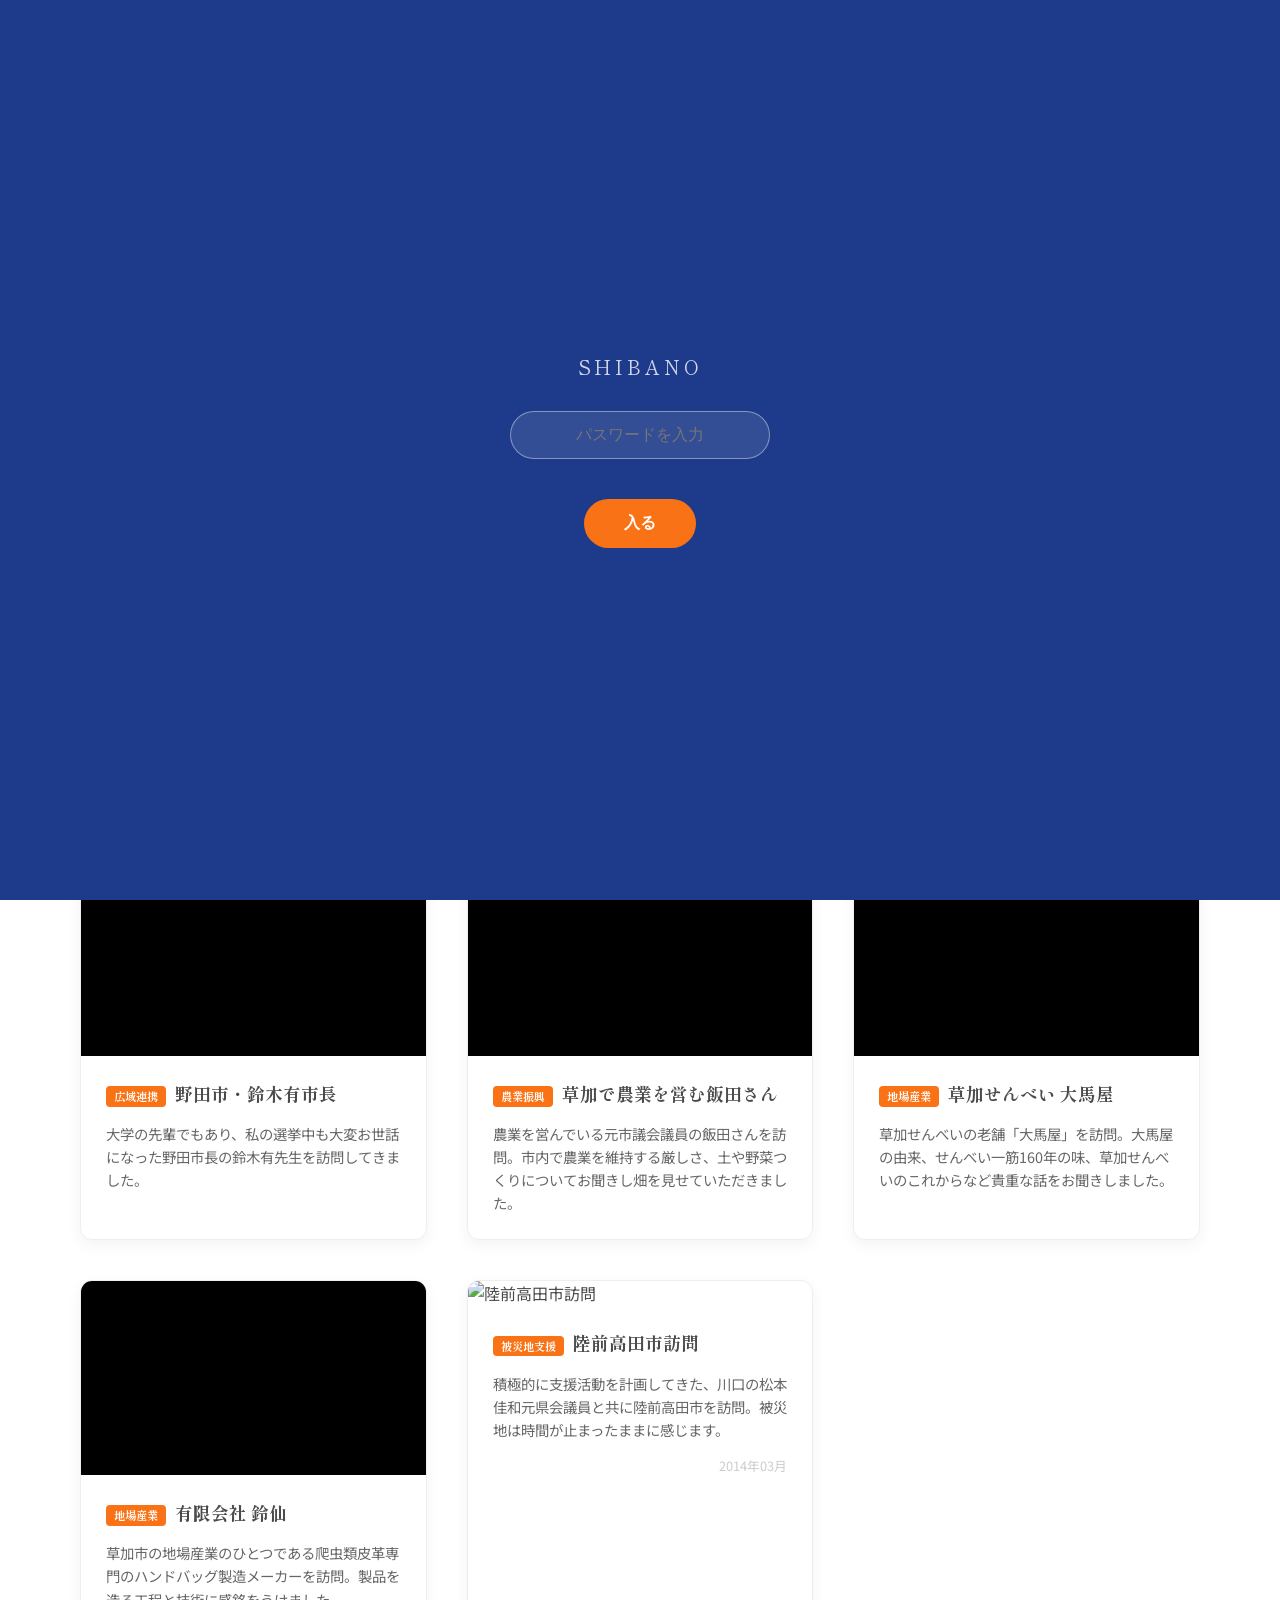
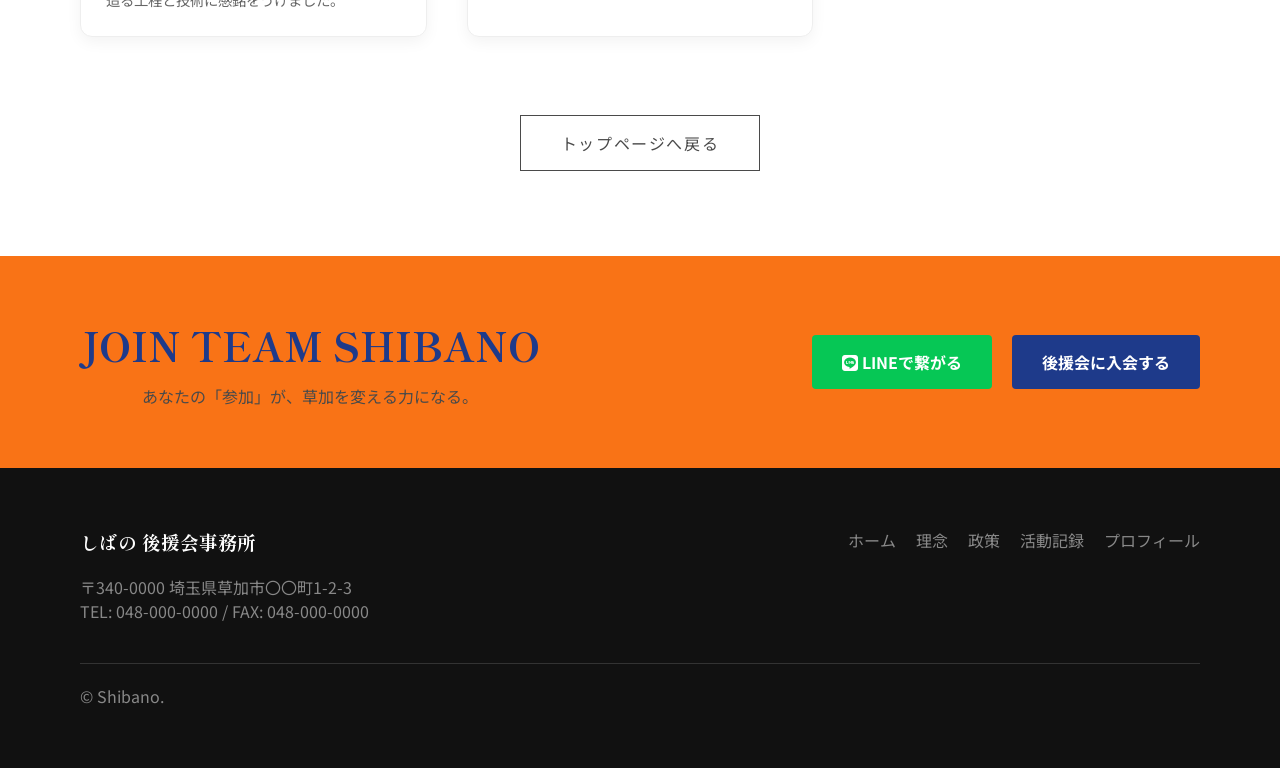
==== commit 0211b59b: "feat: 実績MAPページ追加・デザイン刷新 - map.html新規追加：国土地理院タイル（日本語表示）、テアドロップ型ピン、ポップアップにストリートビュー埋め込み - 実績ピン8件追加：バス停歩" ====
--- a/activity.html
+++ b/activity.html
@@ -22,7 +22,7 @@
     <!-- Password Gate -->
     <div id="password-gate" style="position:fixed;top:0;left:0;width:100%;height:100%;background:#1e3a8a;z-index:99999;display:flex;align-items:center;justify-content:center;flex-direction:column;gap:20px;">
         <div style="text-align:center;color:white;">
-            <p style="font-family:'Shippori Mincho',serif;letter-spacing:0.2em;font-size:1.2rem;margin-bottom:30px;opacity:0.8;">SHIBANO TAKAYUKI</p>
+            <p style="font-family:'Shippori Mincho',serif;letter-spacing:0.2em;font-size:1.2rem;margin-bottom:30px;opacity:0.8;">SHIBANO</p>
             <input id="pw-input" type="password" placeholder="パスワードを入力" style="padding:14px 24px;border:1px solid rgba(255,255,255,0.4);background:rgba(255,255,255,0.1);color:white;border-radius:50px;font-size:1rem;text-align:center;outline:none;width:260px;">
             <p id="pw-error" style="color:#f97316;margin-top:12px;font-size:0.85rem;min-height:20px;"></p>
             <button onclick="checkPassword()" style="background:#f97316;color:white;border:none;padding:14px 40px;border-radius:50px;font-size:1rem;font-weight:700;cursor:pointer;margin-top:8px;">入る</button>
--- a/css/style.css
+++ b/css/style.css
@@ -538,6 +538,17 @@
     font-size: 0.75rem;
     padding: 2px 10px;
     border: 1px solid #ddd;
+}
+
+.cat-info {
+    background: var(--c-primary);
+    color: white !important;
+    border-color: var(--c-primary) !important;
+}
+
+.cat-report {
+    border-color: var(--c-secondary) !important;
+    color: var(--c-secondary) !important;
 }
 
 .news-item .title {
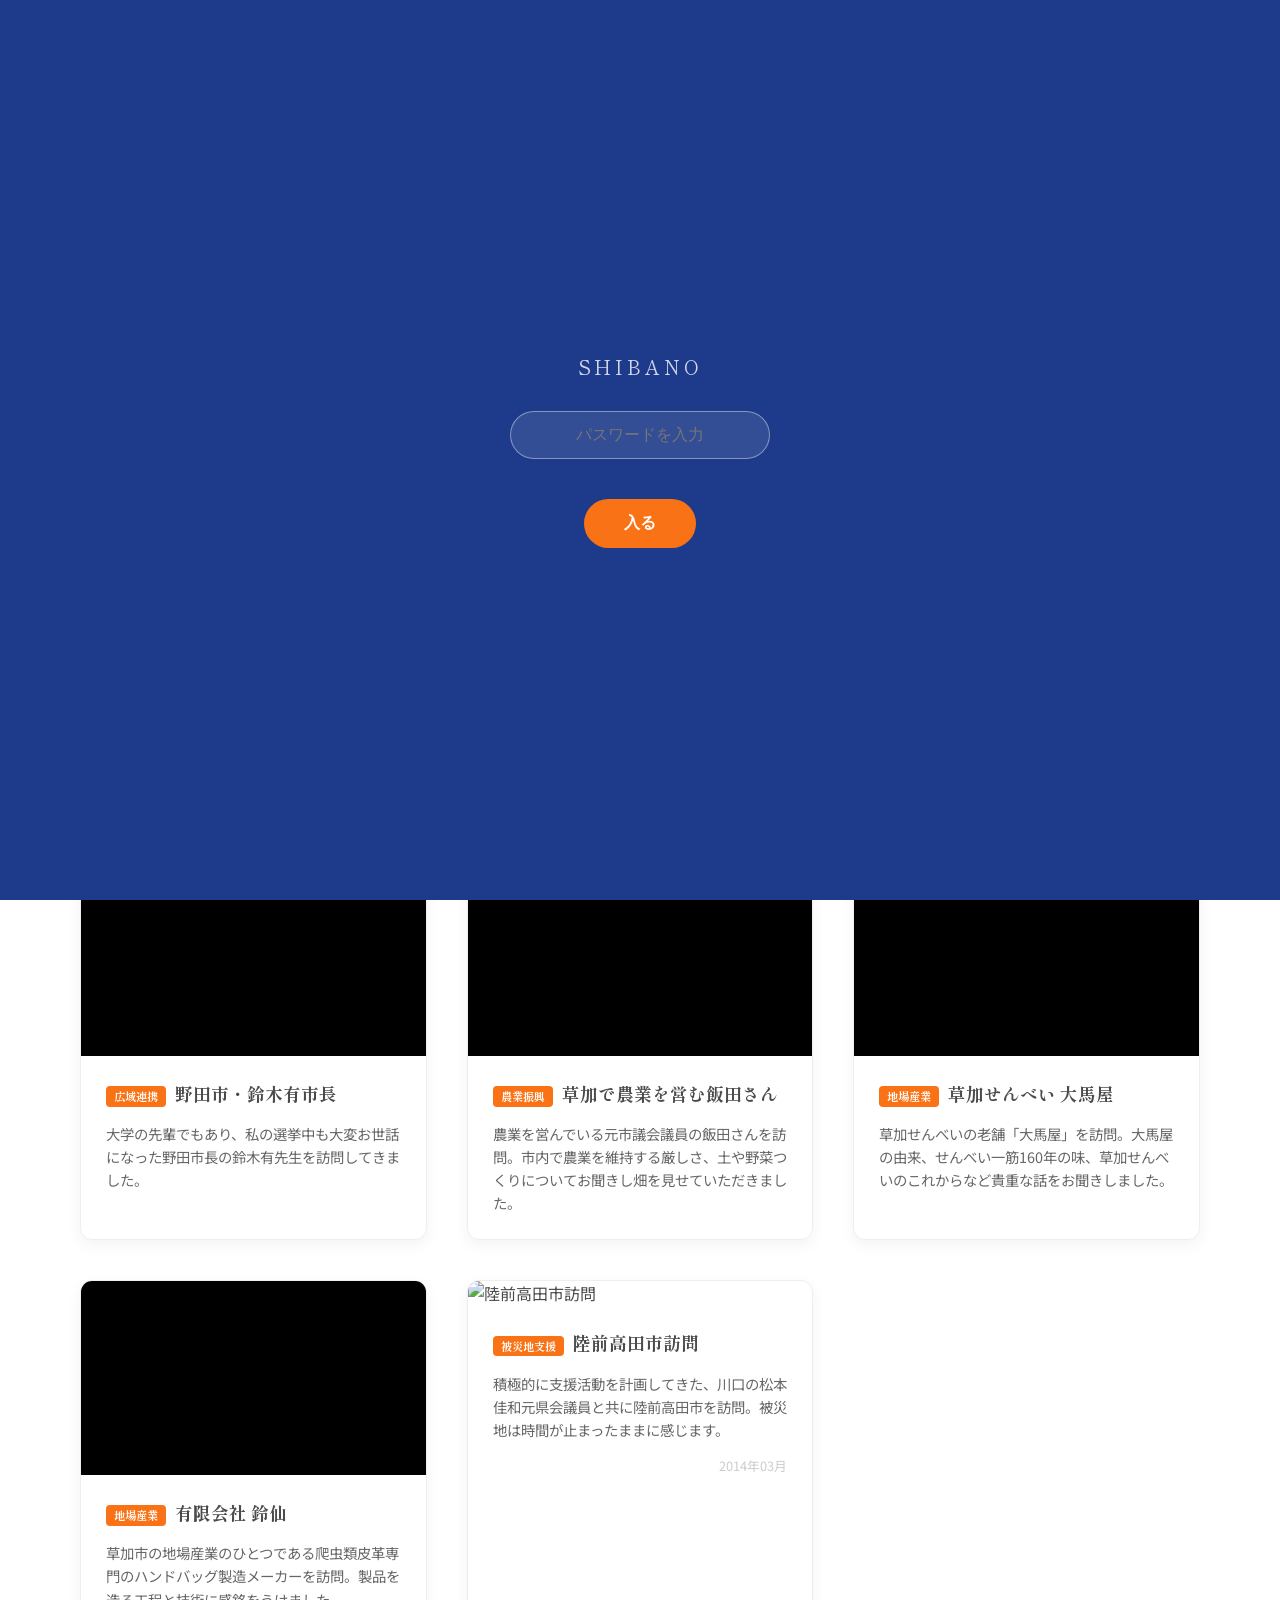
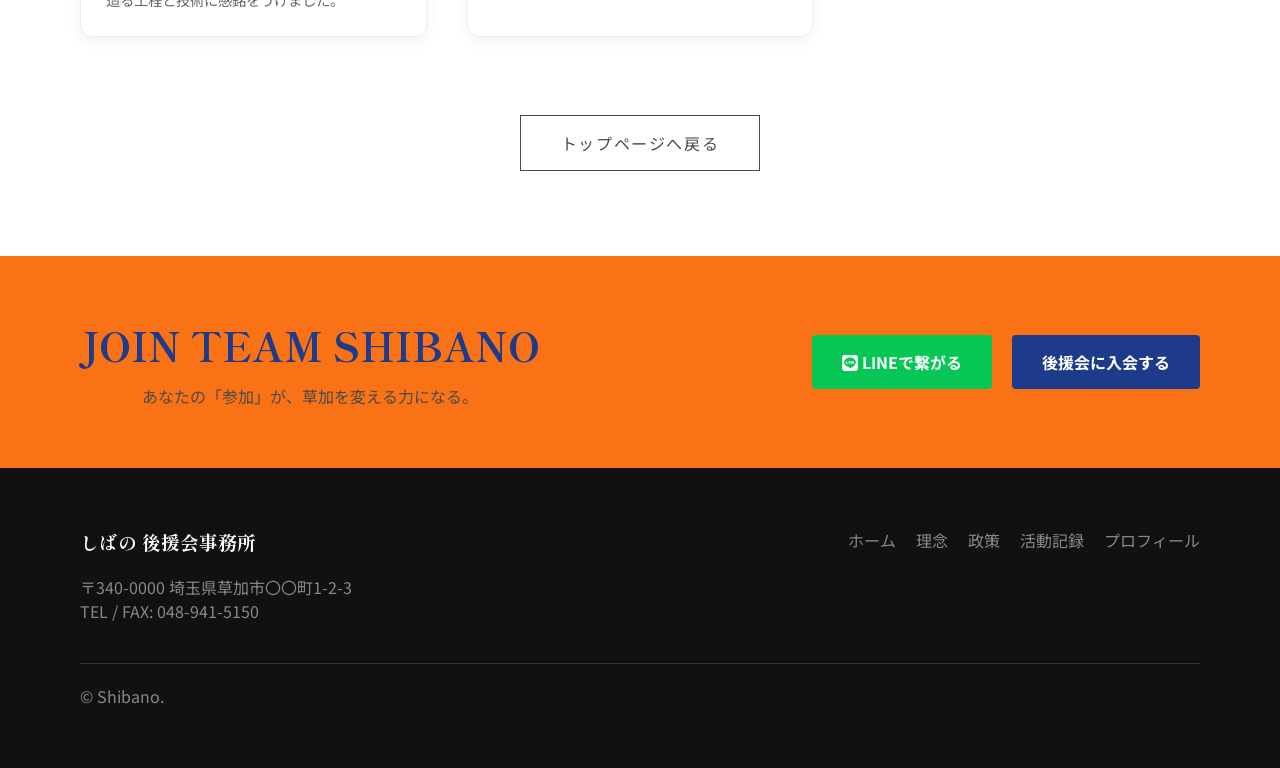
==== commit 5edd9ada: "feat: 政策カード刷新・実績表記修正・電話番号更新・デプロイ設定追加 - 政策3本柱を自作SVGイラストに差し替え（外国人ストック写真を撤去）   - 教育と将来 / 安心と将来 / 議会改革（街" ====
--- a/activity.html
+++ b/activity.html
@@ -221,7 +221,7 @@
                     <div class="col-logo">
                         <h3>しばの 後援会事務所</h3>
                         <p>〒340-0000 埼玉県草加市〇〇町1-2-3</p>
-                        <p>TEL: 048-000-0000 / FAX: 048-000-0000</p>
+                        <p>TEL / FAX: 048-941-5150</p>
                     </div>
                     <div class="col-links">
                         <ul>
--- a/css/style.css
+++ b/css/style.css
@@ -878,8 +878,64 @@
         gap: 30px;
     }
 
+    /* ニュースセクション */
+    .news-ticker-section {
+        flex-direction: column;
+    }
     .news-ticker-header {
         width: 100%;
+        padding: 20px 24px;
+    }
+    .news-ticker-container {
+        padding: 20px 24px;
+    }
+    .news-item {
+        flex-wrap: wrap;
+        gap: 6px;
+        padding-bottom: 12px;
+        margin-bottom: 4px;
+    }
+    .news-item .date {
+        font-size: 0.8rem;
+        flex-shrink: 0;
+    }
+    .news-item .cat {
+        white-space: nowrap;
+        flex-shrink: 0;
+    }
+    .news-item .title {
+        flex: 1;
+        min-width: 0;
+        font-size: 0.85rem;
+    }
+
+    /* プロフィール略歴グリッド */
+    .profile-bio-list dl {
+        grid-template-columns: 60px 1fr;
+        gap: 8px 12px;
+        font-size: 0.85rem;
+    }
+
+    /* セクション余白調整 */
+    .vision-section,
+    .policy-section,
+    .profile-section {
+        padding: 60px 0;
+    }
+
+    /* ページヘッダー */
+    .page-title {
+        font-size: 1.8rem;
+    }
+
+    /* フッターCTAボタン縦並び */
+    .cta-actions {
+        flex-direction: column;
+        width: 100%;
+    }
+    .btn-cta {
+        text-align: center;
+        justify-content: center;
     }
 }
 
@@ -1111,4 +1167,231 @@
 .profile-bio-list dd {
     font-size: 0.9rem;
     color: #555;
+}
+
+/* ── Achievements Section ── */
+.achievements-section {
+    padding: 80px 0;
+    background: #f3f6fd;
+}
+.achievements-lead {
+    max-width: 520px;
+    margin: 0 auto 52px;
+    color: #666;
+    font-size: 0.95rem;
+    line-height: 1.85;
+}
+.achievements-grid {
+    display: grid;
+    grid-template-columns: repeat(3, 1fr);
+    gap: 24px;
+}
+@media (max-width: 960px) {
+    .achievements-grid { grid-template-columns: repeat(2, 1fr); }
+}
+@media (max-width: 600px) {
+    .achievements-grid { grid-template-columns: 1fr; }
+}
+.ach-card {
+    background: #fff;
+    border-radius: 14px;
+    padding: 28px 24px;
+    border-left: 5px solid var(--c, var(--c-primary));
+    box-shadow: 0 4px 20px rgba(0,0,0,0.06);
+    transition: transform 0.25s var(--easing), box-shadow 0.25s;
+    display: flex;
+    flex-direction: column;
+}
+.ach-card:hover {
+    transform: translateY(-6px);
+    box-shadow: 0 14px 40px rgba(0,0,0,0.13);
+}
+.ach-icon {
+    width: 46px;
+    height: 46px;
+    border-radius: 50%;
+    background: rgba(0,0,0,0.05);
+    display: flex;
+    align-items: center;
+    justify-content: center;
+    color: var(--c, var(--c-primary));
+    font-size: 1.1rem;
+    margin-bottom: 14px;
+    flex-shrink: 0;
+}
+.ach-cat {
+    font-size: 0.72rem;
+    color: var(--c, var(--c-primary));
+    font-weight: 700;
+    letter-spacing: 0.05em;
+    margin-bottom: 8px;
+    display: block;
+}
+.ach-title {
+    font-family: var(--f-serif);
+    font-size: 1.05rem;
+    font-weight: 700;
+    color: var(--c-primary);
+    margin-bottom: 10px;
+    line-height: 1.55;
+}
+.ach-desc {
+    font-size: 0.85rem;
+    color: #666;
+    line-height: 1.8;
+    flex: 1;
+    margin-bottom: 18px;
+}
+.ach-badge {
+    display: inline-block;
+    font-size: 0.72rem;
+    font-weight: 700;
+    padding: 3px 12px;
+    border-radius: 20px;
+    background: var(--c, var(--c-primary));
+    color: #fff;
+    align-self: flex-start;
+    letter-spacing: 0.04em;
+}
+.btn-map-cta {
+    display: inline-flex;
+    align-items: center;
+    gap: 10px;
+    background: var(--c-primary);
+    color: #fff;
+    padding: 16px 46px;
+    border-radius: 50px;
+    font-weight: 700;
+    font-size: 1rem;
+    text-decoration: none;
+    letter-spacing: 0.05em;
+    transition: background 0.25s, transform 0.2s;
+}
+.btn-map-cta:hover {
+    background: var(--c-secondary);
+    transform: translateY(-2px);
+}
+
+/* ── Archive Link Section ── */
+.archive-link-section {
+    padding: 60px 0;
+    background: #f3f6fd;
+}
+.archive-link-card {
+    background: #0f172a;
+    border-radius: 18px;
+    padding: 48px 56px;
+    display: flex;
+    align-items: center;
+    gap: 48px;
+    position: relative;
+    overflow: hidden;
+}
+.archive-link-card::before {
+    content: '';
+    position: absolute;
+    inset: 0;
+    background: repeating-linear-gradient(
+        -45deg,
+        transparent,
+        transparent 12px,
+        rgba(255,255,255,0.015) 12px,
+        rgba(255,255,255,0.015) 24px
+    );
+    pointer-events: none;
+}
+.archive-tape {
+    position: absolute;
+    top: 20px;
+    right: 28px;
+    background: #ca8a04;
+    color: white;
+    font-size: 0.68rem;
+    font-weight: 900;
+    letter-spacing: 0.25em;
+    padding: 4px 14px;
+    border-radius: 4px;
+}
+.archive-body {
+    flex: 1;
+}
+.archive-preview {
+    flex-shrink: 0;
+    width: 280px;
+}
+.archive-preview a {
+    display: block;
+    border-radius: 8px;
+    overflow: hidden;
+    box-shadow: 0 8px 32px rgba(0,0,0,0.5);
+    transform: rotate(1.5deg);
+    transition: transform 0.3s var(--easing), box-shadow 0.3s;
+}
+.archive-preview a:hover {
+    transform: rotate(0deg) scale(1.02);
+    box-shadow: 0 12px 40px rgba(0,0,0,0.6);
+}
+.archive-preview img {
+    display: block;
+    width: 100%;
+    height: auto;
+    opacity: 0.85;
+    transition: opacity 0.3s;
+}
+.archive-preview a:hover img {
+    opacity: 1;
+}
+.archive-title {
+    font-family: var(--f-serif);
+    font-size: 1.5rem;
+    color: #fff;
+    font-weight: 700;
+    margin-bottom: 12px;
+    line-height: 1.5;
+}
+.archive-desc {
+    font-size: 0.9rem;
+    color: rgba(255,255,255,0.55);
+    line-height: 1.9;
+    margin-bottom: 28px;
+}
+.btn-archive {
+    display: inline-flex;
+    align-items: center;
+    gap: 10px;
+    background: rgba(255,255,255,0.08);
+    border: 1px solid rgba(255,255,255,0.25);
+    color: #fff;
+    padding: 13px 32px;
+    border-radius: 50px;
+    font-size: 0.9rem;
+    font-weight: 700;
+    text-decoration: none;
+    letter-spacing: 0.04em;
+    transition: background 0.25s, border-color 0.25s, transform 0.2s;
+}
+.btn-archive:hover {
+    background: var(--c-secondary);
+    border-color: var(--c-secondary);
+    transform: translateY(-2px);
+}
+@media (max-width: 900px) {
+    .archive-link-card {
+        flex-direction: column;
+        text-align: center;
+        padding: 40px 28px;
+        gap: 20px;
+    }
+    .btn-archive {
+        width: 100%;
+        justify-content: center;
+    }
+    .archive-preview {
+        width: 100%;
+        max-width: 320px;
+        margin: 0 auto;
+    }
+    .archive-preview a {
+        transform: rotate(0deg);
+    }
 }
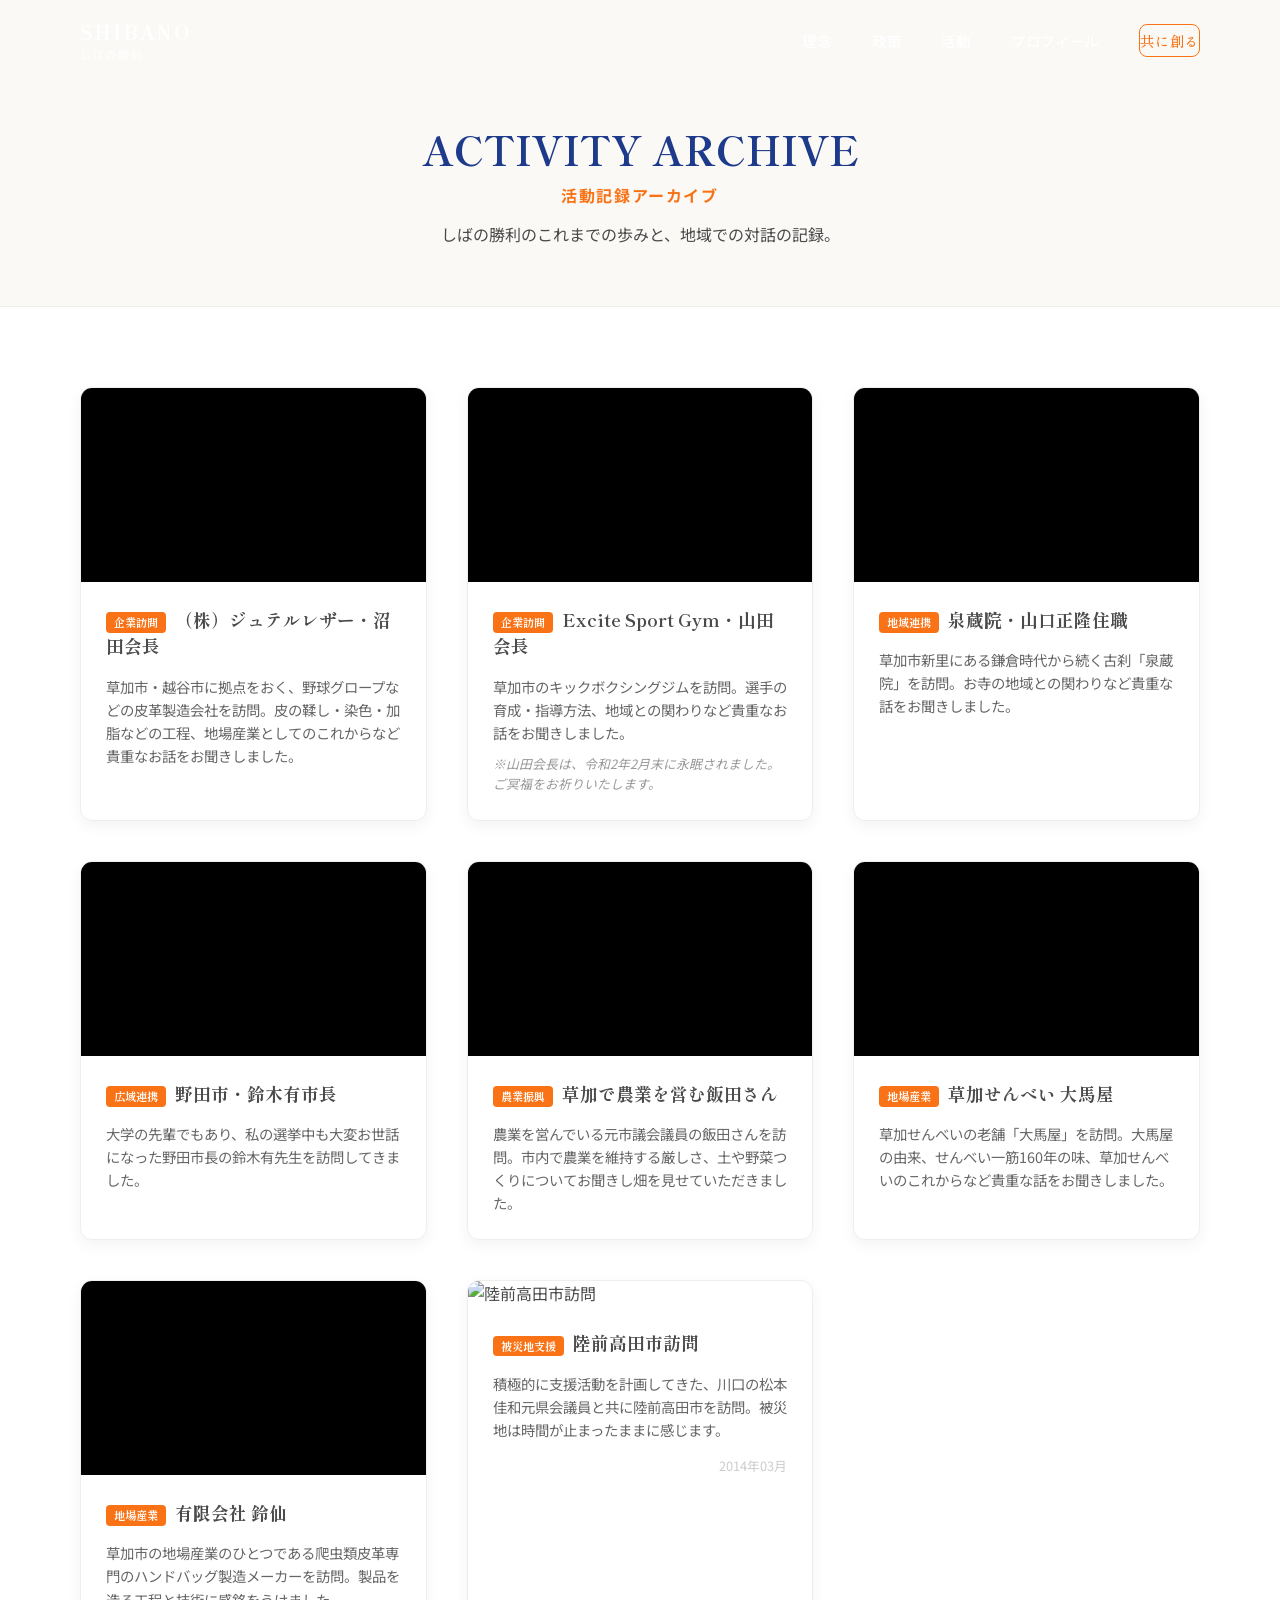
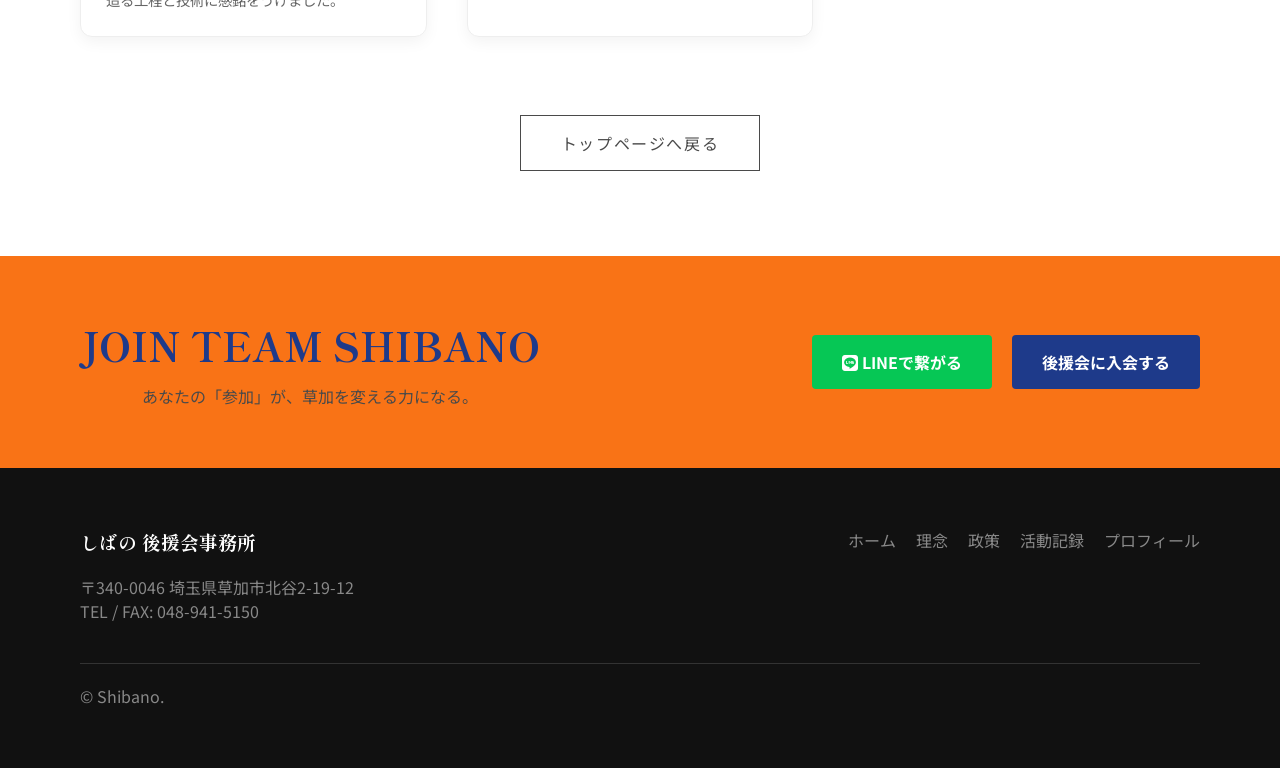
==== commit 861a08fe: "feat: お問い合わせフォーム実装・パスワードゲート削除・住所修正 - お問い合わせフォームをmailto:からPages Function方式に変更   - functions/api/conta" ====
--- a/activity.html
+++ b/activity.html
@@ -19,33 +19,7 @@
 
 <body class="winning-theme">
 
-    <!-- Password Gate -->
-    <div id="password-gate" style="position:fixed;top:0;left:0;width:100%;height:100%;background:#1e3a8a;z-index:99999;display:flex;align-items:center;justify-content:center;flex-direction:column;gap:20px;">
-        <div style="text-align:center;color:white;">
-            <p style="font-family:'Shippori Mincho',serif;letter-spacing:0.2em;font-size:1.2rem;margin-bottom:30px;opacity:0.8;">SHIBANO</p>
-            <input id="pw-input" type="password" placeholder="パスワードを入力" style="padding:14px 24px;border:1px solid rgba(255,255,255,0.4);background:rgba(255,255,255,0.1);color:white;border-radius:50px;font-size:1rem;text-align:center;outline:none;width:260px;">
-            <p id="pw-error" style="color:#f97316;margin-top:12px;font-size:0.85rem;min-height:20px;"></p>
-            <button onclick="checkPassword()" style="background:#f97316;color:white;border:none;padding:14px 40px;border-radius:50px;font-size:1rem;font-weight:700;cursor:pointer;margin-top:8px;">入る</button>
-        </div>
-    </div>
-    <script>
-        (function(){
-            if(sessionStorage.getItem('shibano_auth')==='ok'){
-                document.getElementById('password-gate').style.display='none';
-            }
-        })();
-        function checkPassword(){
-            if(document.getElementById('pw-input').value==='pass1234'){
-                sessionStorage.setItem('shibano_auth','ok');
-                document.getElementById('password-gate').style.display='none';
-            } else {
-                document.getElementById('pw-error').textContent='パスワードが違います';
-            }
-        }
-        document.addEventListener('keydown',function(e){if(e.key==='Enter')checkPassword();});
-    </script>
-
-    <!-- Loading Screen -->
+<!-- Loading Screen -->
     <div id="loader">
         <div class="loader-content">
             <span class="loader-text">SHIBANO</span>
@@ -220,7 +194,7 @@
                 <div class="footer-grid">
                     <div class="col-logo">
                         <h3>しばの 後援会事務所</h3>
-                        <p>〒340-0000 埼玉県草加市〇〇町1-2-3</p>
+                        <p>〒340-0046 埼玉県草加市北谷2-19-12</p>
                         <p>TEL / FAX: 048-941-5150</p>
                     </div>
                     <div class="col-links">
--- a/css/style.css
+++ b/css/style.css
@@ -1124,6 +1124,28 @@
     transform: translateX(5px);
 }
 
+.btn-submit:disabled {
+    opacity: 0.6;
+    cursor: not-allowed;
+    transform: none;
+}
+
+.contact-status {
+    margin-top: 18px;
+    text-align: center;
+    font-size: 0.95rem;
+    font-weight: 500;
+    min-height: 1.4em;
+}
+
+.contact-status.is-success {
+    color: #16a34a;
+}
+
+.contact-status.is-error {
+    color: #dc2626;
+}
+
 /* ==========================================================================
    Profile Social
    ========================================================================== */
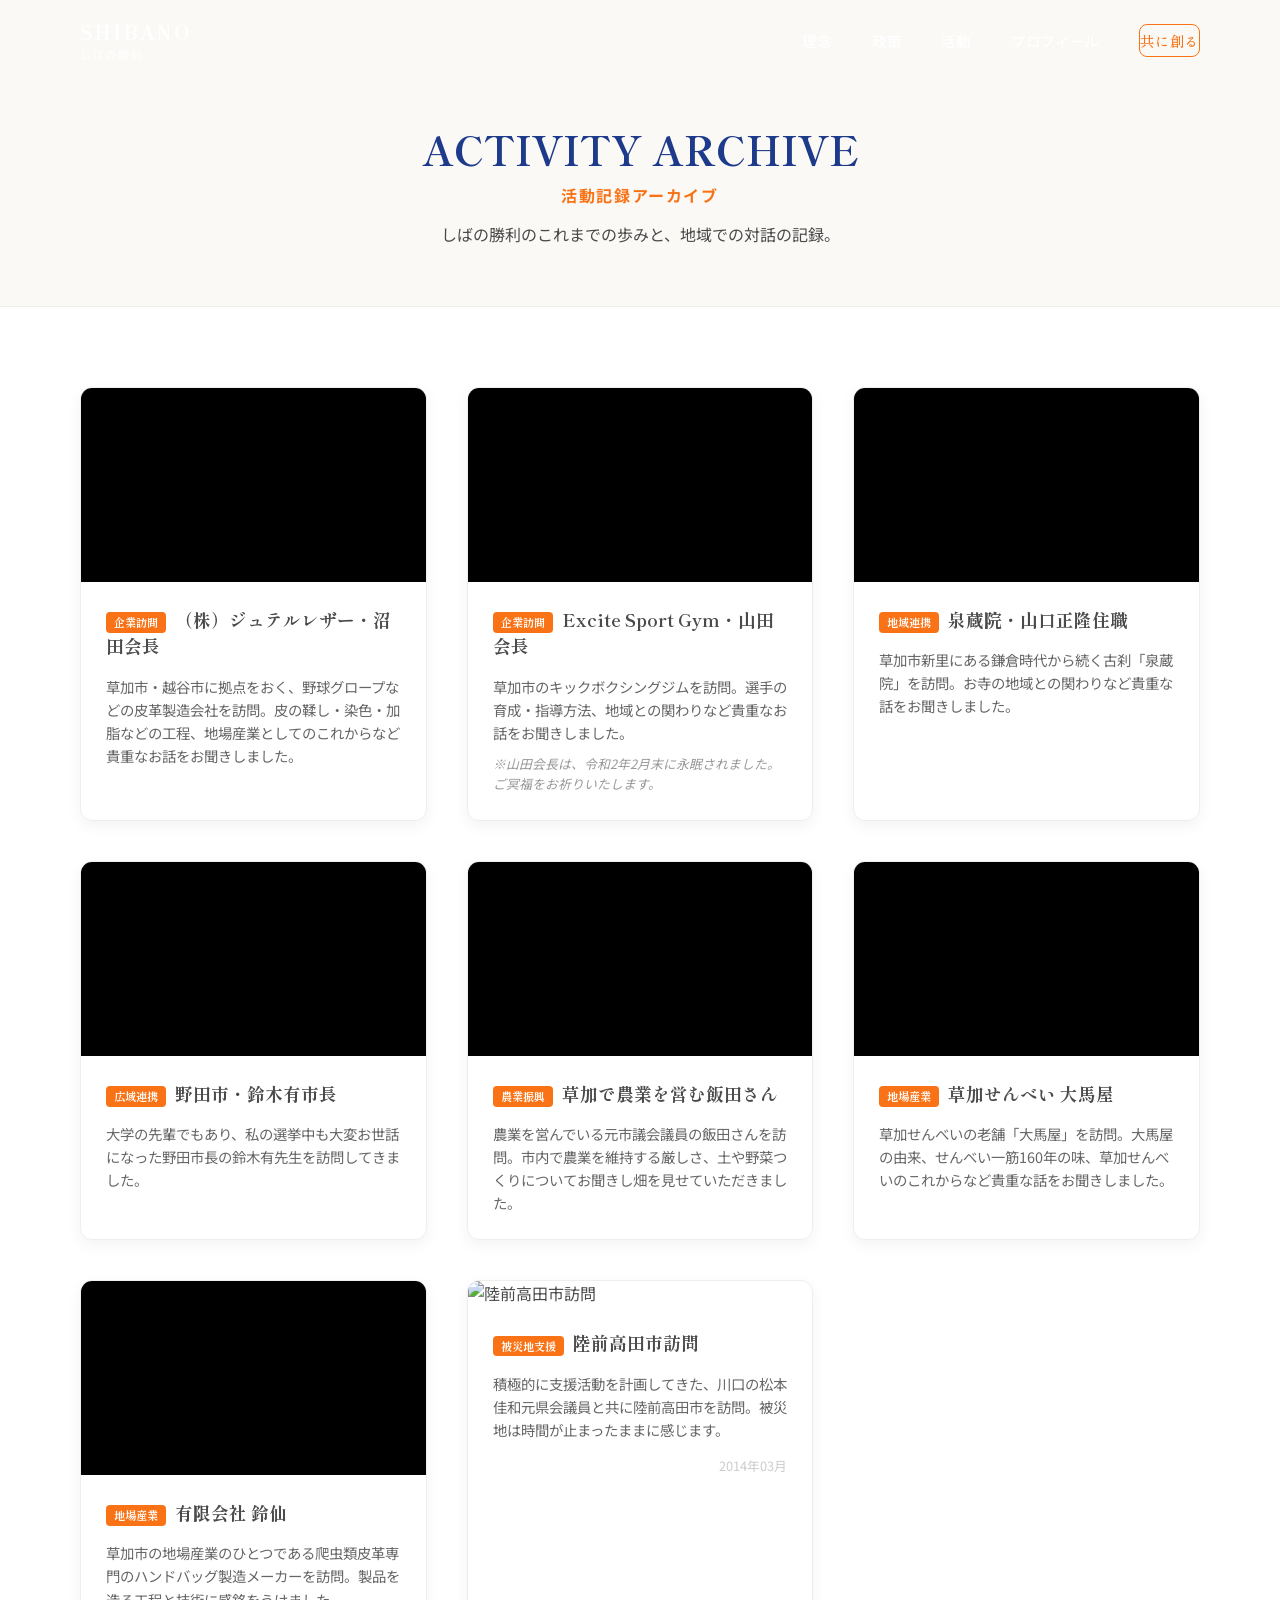
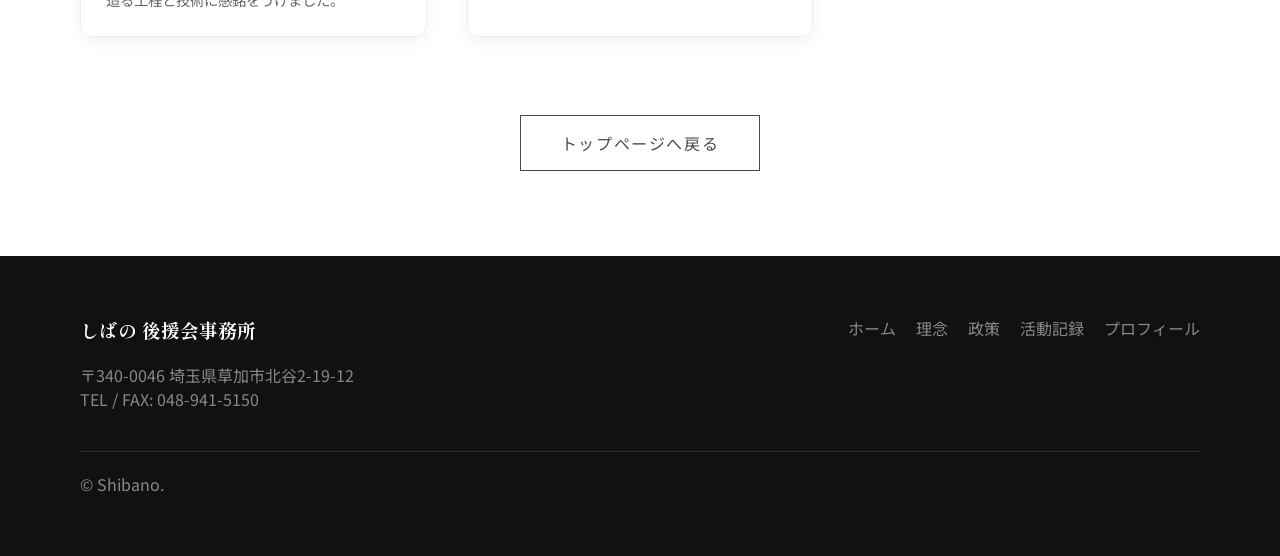
==== commit 77a5675e: "style: remove JOIN TEAM SHIBANO cta banner from activity and map pages" ====
--- a/activity.html
+++ b/activity.html
@@ -176,18 +176,6 @@
 
     <!-- Footer / Call to Action -->
     <footer class="site-footer">
-        <div class="cta-banner">
-            <div class="container cta-container">
-                <div class="cta-text">
-                    <h2>JOIN TEAM SHIBANO</h2>
-                    <p>あなたの「参加」が、草加を変える力になる。</p>
-                </div>
-                <div class="cta-actions">
-                    <a href="#" class="btn-cta btn-line"><i class="fa-brands fa-line"></i> LINEで繋がる</a>
-                    <a href="#" class="btn-cta btn-support">後援会に入会する</a>
-                </div>
-            </div>
-        </div>
 
         <div class="footer-main">
             <div class="container">
--- a/css/style.css
+++ b/css/style.css
@@ -464,25 +464,20 @@
 .vision-visual {
     flex: 1;
     position: relative;
+    padding: 0;
 }
 
 .visual-rect {
-    position: absolute;
-    top: -30px;
-    right: -30px;
-    width: 100%;
-    height: 100%;
-    border: 2px solid var(--c-secondary);
-    border-radius: 8px;
-    z-index: 0;
+    display: none; /* Removed */
 }
 
 .vision-visual img {
     position: relative;
     z-index: 1;
     object-fit: cover;
+    border-radius: 8px;
+    width: 100%;
     box-shadow: 0 20px 40px rgba(0, 0, 0, 0.1);
-    border-radius: 8px;
 }
 
 /* ==========================================================================
@@ -571,6 +566,10 @@
     overflow: hidden;
 }
 
+.policy-section .section-heading {
+    color: var(--c-white);
+}
+
 .policy-grid {
     display: grid;
     grid-template-columns: repeat(3, 1fr);
@@ -628,6 +627,16 @@
     font-size: 1.5rem;
     margin-bottom: 15px;
     font-family: var(--f-serif);
+}
+
+.policy-card .policy-subtitle {
+    font-size: 1.1rem;
+    color: var(--c-secondary);
+    font-weight: 600;
+    margin-bottom: 10px;
+    opacity: 1 !important; /* overrides card hover/default opacity */
+    transform: translateY(20px);
+    transition: transform 0.4s ease;
 }
 
 .policy-card p {
@@ -1408,6 +1417,201 @@
         width: 100%;
         justify-content: center;
     }
+}
+.ach-card {
+    background: #fff;
+    border-radius: 14px;
+    padding: 28px 24px;
+    border-left: 5px solid var(--c, var(--c-primary));
+    box-shadow: 0 4px 20px rgba(0,0,0,0.06);
+    transition: transform 0.25s var(--easing), box-shadow 0.25s;
+    display: flex;
+    flex-direction: column;
+}
+.ach-card:hover {
+    transform: translateY(-6px);
+    box-shadow: 0 14px 40px rgba(0,0,0,0.13);
+}
+.ach-icon {
+    width: 46px;
+    height: 46px;
+    border-radius: 50%;
+    background: rgba(0,0,0,0.05);
+    display: flex;
+    align-items: center;
+    justify-content: center;
+    color: var(--c, var(--c-primary));
+    font-size: 1.1rem;
+    margin-bottom: 14px;
+    flex-shrink: 0;
+}
+.ach-cat {
+    font-size: 0.72rem;
+    color: var(--c, var(--c-primary));
+    font-weight: 700;
+    letter-spacing: 0.05em;
+    margin-bottom: 8px;
+    display: block;
+}
+.ach-title {
+    font-family: var(--f-serif);
+    font-size: 1.05rem;
+    font-weight: 700;
+    color: var(--c-primary);
+    margin-bottom: 10px;
+    line-height: 1.55;
+}
+.ach-desc {
+    font-size: 0.85rem;
+    color: #666;
+    line-height: 1.8;
+    flex: 1;
+    margin-bottom: 18px;
+}
+.ach-badge {
+    display: inline-block;
+    font-size: 0.72rem;
+    font-weight: 700;
+    padding: 3px 12px;
+    border-radius: 20px;
+    background: var(--c, var(--c-primary));
+    color: #fff;
+    align-self: flex-start;
+    letter-spacing: 0.04em;
+}
+.btn-map-cta {
+    display: inline-flex;
+    align-items: center;
+    gap: 10px;
+    background: var(--c-primary);
+    color: #fff;
+    padding: 16px 46px;
+    border-radius: 50px;
+    font-weight: 700;
+    font-size: 1rem;
+    text-decoration: none;
+    letter-spacing: 0.05em;
+    transition: background 0.25s, transform 0.2s;
+}
+.btn-map-cta:hover {
+    background: var(--c-secondary);
+    transform: translateY(-2px);
+}
+
+/* ── Archive Link Section ── */
+.archive-link-section {
+    padding: 60px 0;
+    background: #f3f6fd;
+}
+.archive-link-card {
+    background: #0f172a;
+    border-radius: 18px;
+    padding: 48px 56px;
+    display: flex;
+    align-items: center;
+    gap: 48px;
+    position: relative;
+    overflow: hidden;
+}
+.archive-link-card::before {
+    content: '';
+    position: absolute;
+    inset: 0;
+    background: repeating-linear-gradient(
+        -45deg,
+        transparent,
+        transparent 12px,
+        rgba(255,255,255,0.015) 12px,
+        rgba(255,255,255,0.015) 24px
+    );
+    pointer-events: none;
+}
+.archive-tape {
+    position: absolute;
+    top: 20px;
+    right: 28px;
+    background: #ca8a04;
+    color: white;
+    font-size: 0.68rem;
+    font-weight: 900;
+    letter-spacing: 0.25em;
+    padding: 4px 14px;
+    border-radius: 4px;
+}
+.archive-body {
+    flex: 1;
+}
+.archive-preview {
+    flex-shrink: 0;
+    width: 280px;
+}
+.archive-preview a {
+    display: block;
+    border-radius: 8px;
+    overflow: hidden;
+    box-shadow: 0 8px 32px rgba(0,0,0,0.5);
+    transform: rotate(1.5deg);
+    transition: transform 0.3s var(--easing), box-shadow 0.3s;
+}
+.archive-preview a:hover {
+    transform: rotate(0deg) scale(1.02);
+    box-shadow: 0 12px 40px rgba(0,0,0,0.6);
+}
+.archive-preview img {
+    display: block;
+    width: 100%;
+    height: auto;
+    opacity: 0.85;
+    transition: opacity 0.3s;
+}
+.archive-preview a:hover img {
+    opacity: 1;
+}
+.archive-title {
+    font-family: var(--f-serif);
+    font-size: 1.5rem;
+    color: #fff;
+    font-weight: 700;
+    margin-bottom: 12px;
+    line-height: 1.5;
+}
+.archive-desc {
+    font-size: 0.9rem;
+    color: rgba(255,255,255,0.55);
+    line-height: 1.9;
+    margin-bottom: 28px;
+}
+.btn-archive {
+    display: inline-flex;
+    align-items: center;
+    gap: 10px;
+    background: rgba(255,255,255,0.08);
+    border: 1px solid rgba(255,255,255,0.25);
+    color: #fff;
+    padding: 13px 32px;
+    border-radius: 50px;
+    font-size: 0.9rem;
+    font-weight: 700;
+    text-decoration: none;
+    letter-spacing: 0.04em;
+    transition: background 0.25s, border-color 0.25s, transform 0.2s;
+}
+.btn-archive:hover {
+    background: var(--c-secondary);
+    border-color: var(--c-secondary);
+    transform: translateY(-2px);
+}
+@media (max-width: 900px) {
+    .archive-link-card {
+        flex-direction: column;
+        text-align: center;
+        padding: 40px 28px;
+        gap: 20px;
+    }
+    .btn-archive {
+        width: 100%;
+        justify-content: center;
+    }
     .archive-preview {
         width: 100%;
         max-width: 320px;
@@ -1416,4 +1620,10 @@
     .archive-preview a {
         transform: rotate(0deg);
     }
+}
+
+@media (max-width: 900px) {
+    .pc-only {
+        display: none !important;
+    }
 }
